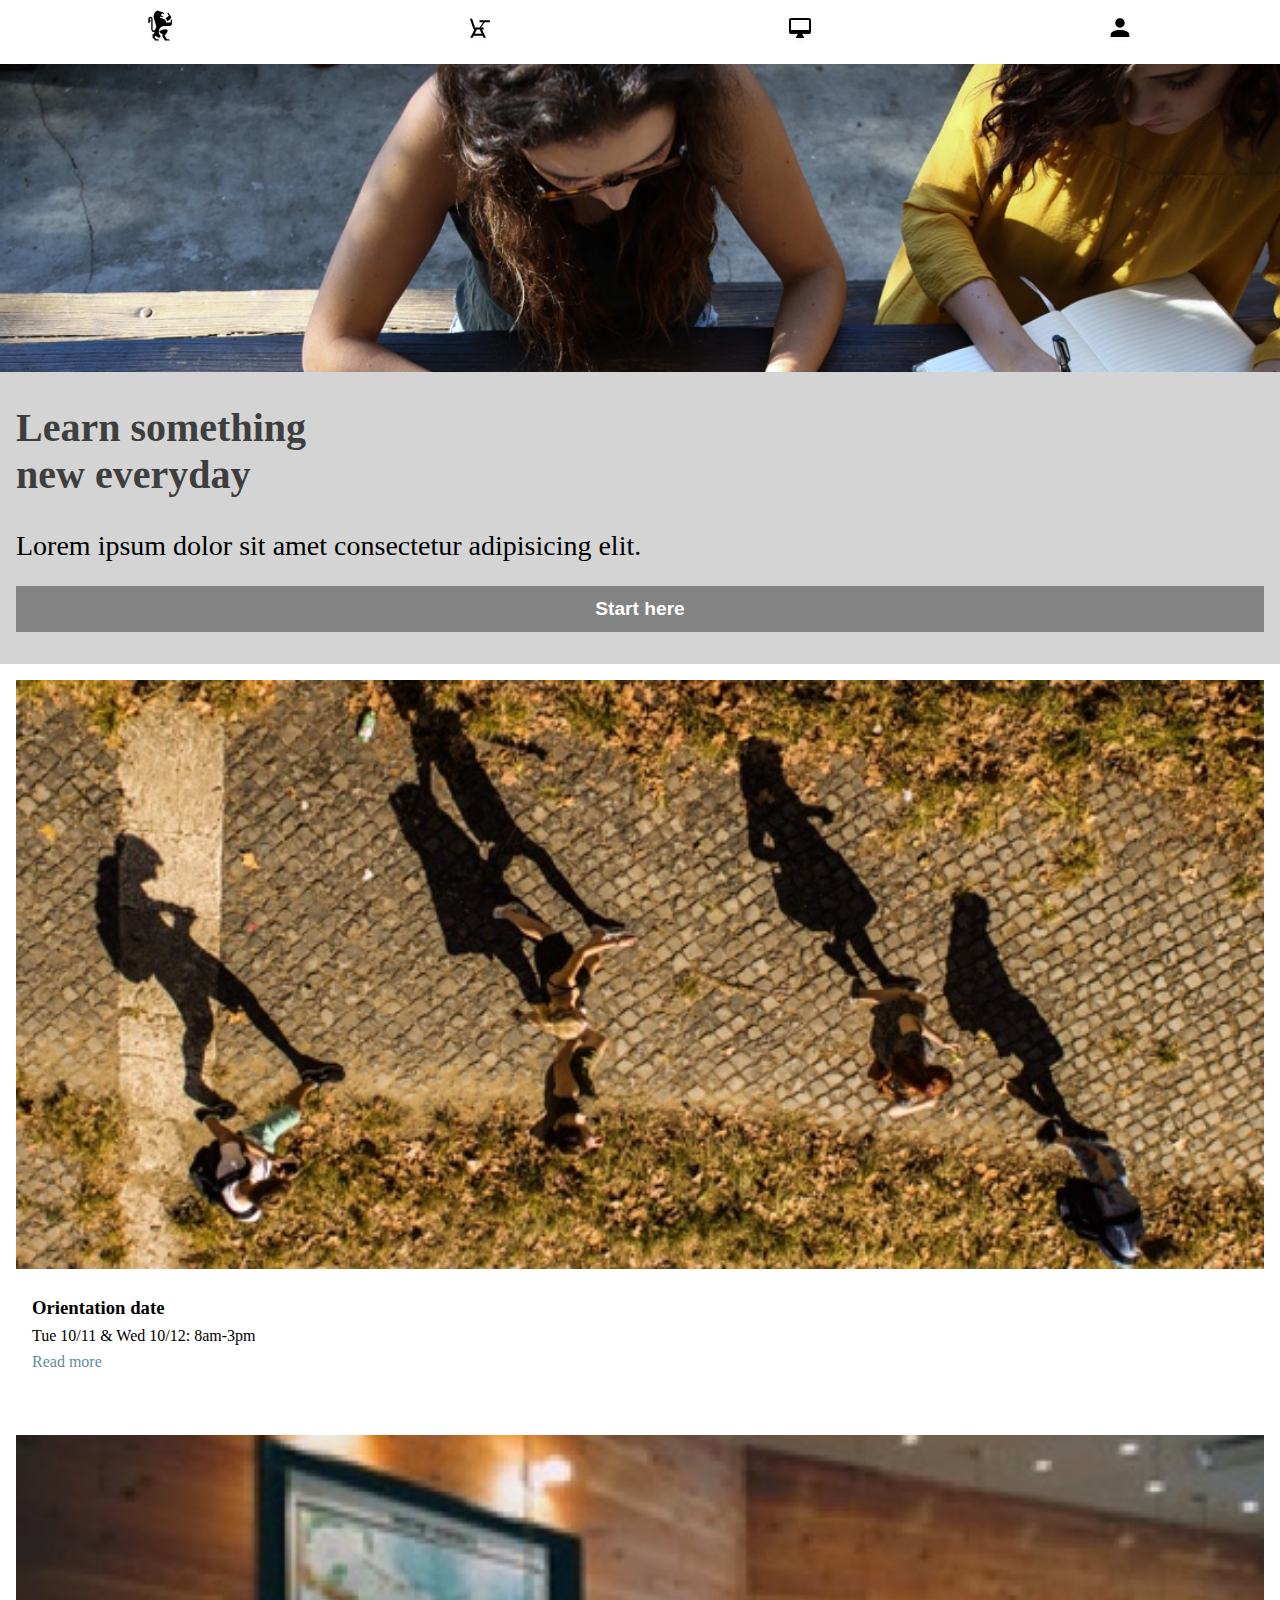
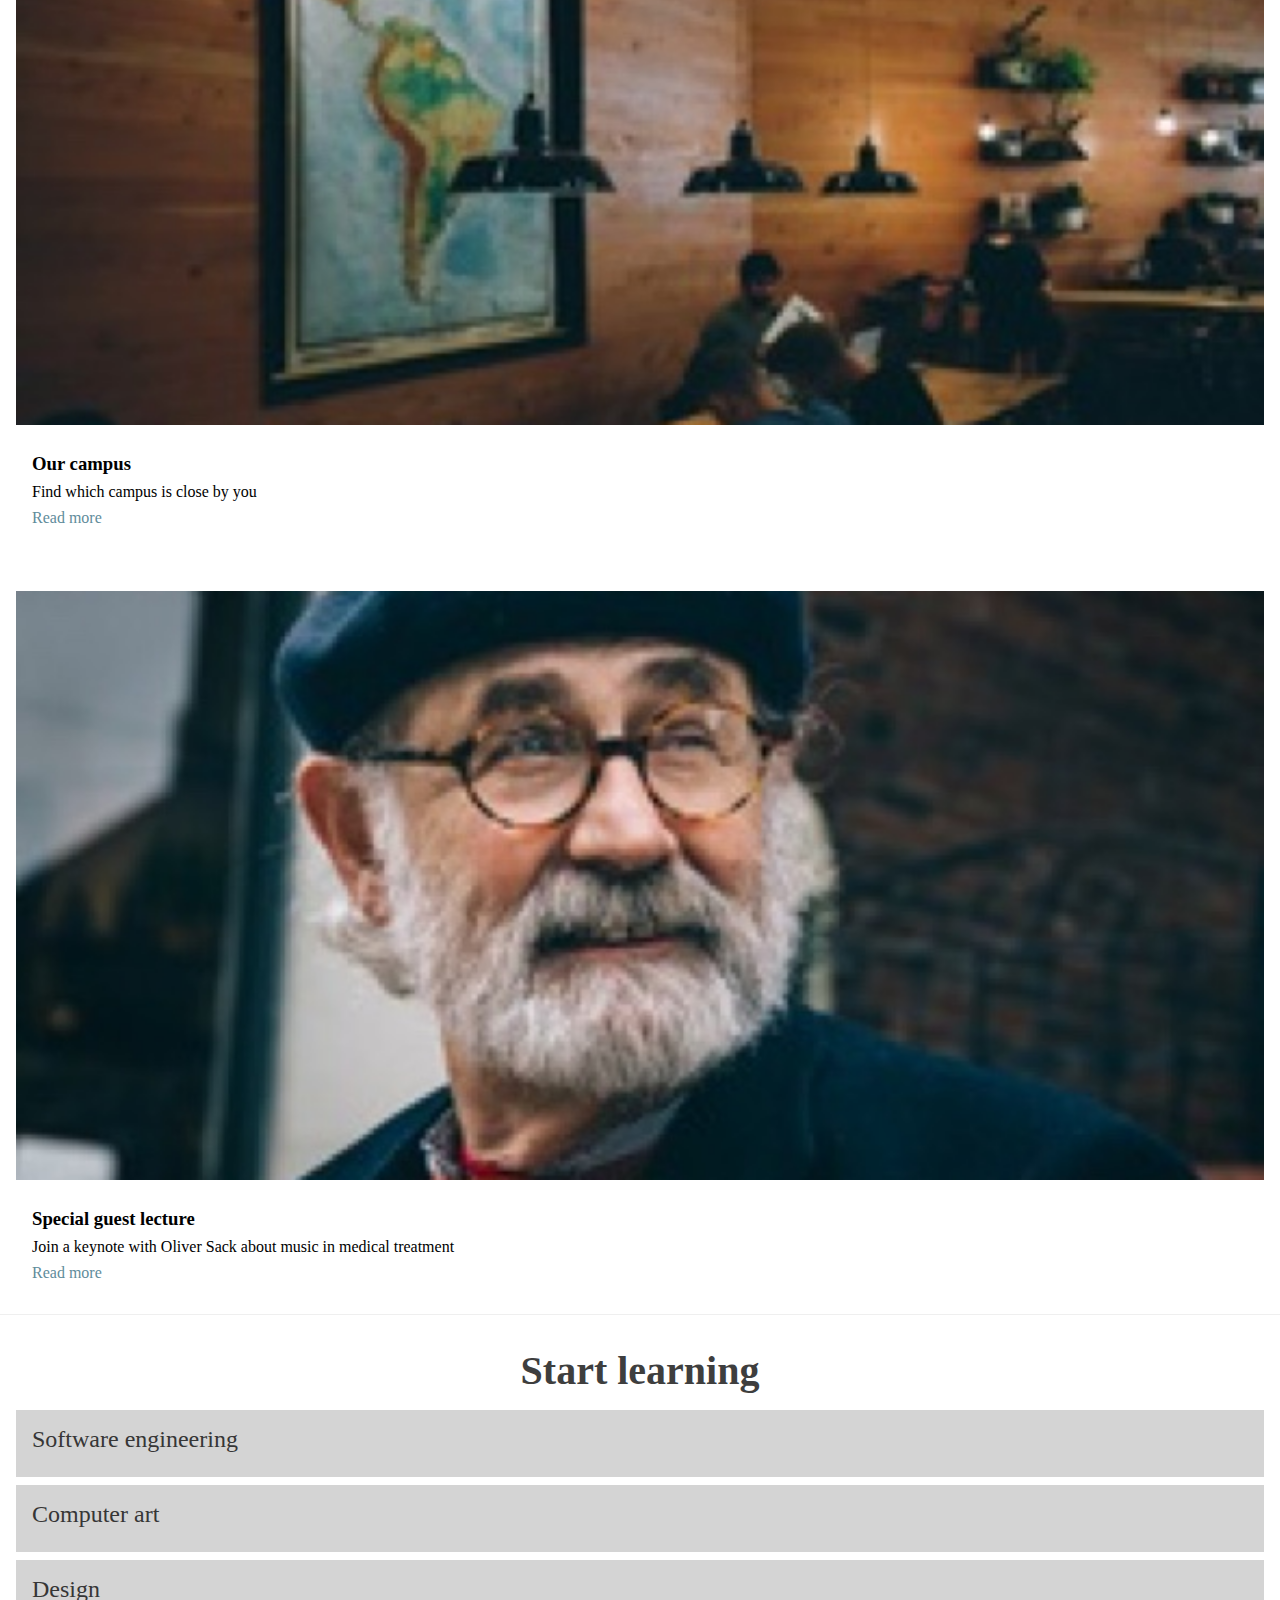
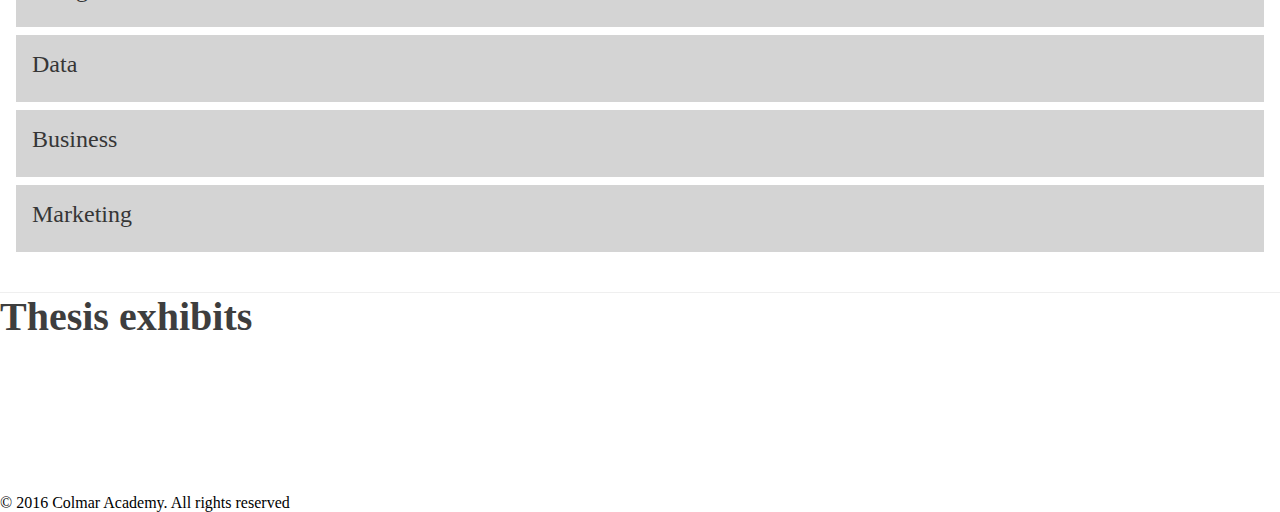
==== Colmar-Academy/index.html @ bd68df37 "information and course section style" ====
<!DOCTYPE html>
<html lang="en">

<head>
    <meta charset="UTF-8" />
    <meta name="viewport" content="width=device-width, initial-scale=1.0" />
    <title>Colmar Academy</title>
    <link rel="stylesheet" href="./css/style.css" />
</head>

<body>
    <!-- HEADER -->
    <header>
        <!-- MOBILE NAB -->
        <nav class="mobile">
            <h1>
                <a href="#"><img src="./images/ic-logo.svg" alt="Colmar's Academy" class="logo"></a>
            </h1>
            <ul>
                <li>
                    <a href="#"><img src="./images/ic-on-campus.svg" alt=""></a>
                </li>
                <li>
                    <a href="#"><img src="./images/ic-online.svg" alt=""></a>
                </li>
                <li>
                    <a href="#"><img src="./images/ic-login.svg" alt=""></a>
                </li>
            </ul>
        </nav>
        <!-- DESKTOP NAV -->
        <nav class="desktop">
            <h1><span class="bold">COLMAR</span>ACADEMY</h1>
            <ul>
                <li>
                    <a href="#"></a>On campus</li>
                <li>
                    <a href="#"></a>Online</li>
                <li>
                    <a href="#"></a>or companies</li>
                <li>
                    <a href="#"></a>Sign in</li>
            </ul>
        </nav>
    </header>
    <!-- END HEADER -->
    <!-- HERO -->
    <section class="hero-container">
        <div class="hero-img">
            <img src="./images/banner.jpg" alt="Girls studying">
        </div>
        <div class="hero-info">
            <h2>Learn something <br />new everyday</h2>
            <p class="large-text">Lorem ipsum dolor sit amet consectetur adipisicing elit.
            </p>
            <button>Start here</button>
        </div>
    </section>
    <!-- END HERO -->
    <!-- INFORMATION SECTION -->
    <section class="information-container">
        <!-- Section 1 -->
        <div class="section">
            <img src="./images/information-orientation-mobile.jpg" class="mobile" alt="">
            <img src="./images/information-orientation-mobile.jpg" class="desktop" alt="">
            <div class="section-text">
                <h3>Orientation date</h3>
                <p>Tue 10/11 &amp; Wed 10/12: 8am-3pm</p>
                <a href="#">Read more</a>
            </div>
        </div>
        <!-- Section 2 -->
        <div class="section">
            <img src="./images/information-campus-mobile.jpg" class="mobile" alt="">
            <img src="./images/information-campus.jpg" class="desktop" alt="">
            <div class="section-text">
                <h3>Our campus</h3>
                <p>Find which campus is close by you</p>
                <a href="#">Read more</a>
            </div>
        </div>
        <!-- Section 3 -->
        <div class="section">
            <img src="./images/information-guest-lecture-mobile.jpg" class="mobile" alt="">
            <img src="./images/information-guest-lecture.jpg" class="desktop" alt="">
            <div class="section-text">
                <h3>Special guest lecture</h3>
                <p>Join a keynote with Oliver Sack about music in medical treatment</p>
                <a href="#">Read more</a>
            </div>
        </div>
    </section>
    <!-- END INFORMATION SECTION -->
    <!-- COURSES SECTION -->
    <section class="courses-container">
        <h2>Start learning</h2>
        <a href="">
            <div class="course-section">Software engineering</div>
        </a>
        <a href="#">
            <div class="course-section">Computer art</div>
        </a>
        <a href="#">
            <div class="course-section">Design</div>
        </a>
        <a href="#">
            <div class="course-section">Data</div>
        </a>
        <a href="#">
            <div class="course-section">Business</div>
        </a>
        <a href="#">
            <div class="course-section">Marketing</div>
        </a>
    </section>
    <!-- END COURSES SECTION -->
    <!-- THESIS SECTION -->
    <section class="thesis-container">
        <h2>Thesis exhibits</h2>
        <video>
        <source src="./videos/thesis.mp4" type="video/mp4">
      </video>
    </section>
    <!-- END THESIS SECTION -->
    <!-- FOOTER -->
    <footer>
        <p>&copy; 2016 Colmar Academy. All rights reserved</p>
    </footer>
    <!-- END FOOTER -->
</body>

</html>
---- Colmar-Academy/css/style.css ----
html {
    font-size: 16px;
}

li,
button,
p {
    font-size: 1rem;
}

.desktop {
    display: none;
}

video {
    width: 350px;
}

* {
    padding: 0;
    margin: 0;
    box-sizing: border-box;
}

h2 {
    color: #3e3e3e;
    font-size: 2.5rem;
    font-weight: 700;
}


/* HEADER AND NAVIGATION BAR MOBILE*/

nav {
    display: flex;
    min-height: 64px;
    align-items: center;
}

nav ul {
    list-style-type: none;
    display: flex;
    flex: 1 1 75%;
    justify-content: space-around;
}

nav h1 {
    flex: 1 1 25%;
    text-align: center;
}

nav .logo {
    height: 2.5rem;
}

nav img {
    height: 1.75rem;
}


/* MEDIA QUERY */


/* HERO SECTION */

.hero-container {
    display: flex;
    height: 600px;
    flex-direction: column;
    background: #d4d4d4;
    margin-bottom: 16px;
}

.hero-img {
    height: 350px;
    overflow: hidden;
}

.hero-img img {
    width: 100%;
    position: relative;
    top: -20px;
}

.hero-info {
    margin: 2rem 1rem;
}

.hero-info h2 {
    margin-bottom: 2rem;
}

.hero-info p {
    margin-bottom: 1.5rem;
}

.hero-info button {
    border: none;
    padding: 0.75rem 0;
    margin: 0 auto;
    width: 100%;
    font-size: 1.2rem;
    color: white;
    font-weight: 700;
    background-color: #838383;
    cursor: pointer;
    /* transition: background 0.5s; */
}

.large-text {
    font-size: 1.75rem;
}


/* MEDIA QUERY */


/* INFORMATION SECTION */

.information-container {
    display: flex;
    flex-direction: column;
    margin: 0px 16px;
}

.information-container img {
    width: 100%;
}

.section-text {
    padding: 24px 16px 64px;
}

.section-text h3,
.section-text p {
    padding-bottom: 8px;
}

.section-text a {
    text-decoration: none;
    color: rgb(95, 140, 155);
}


/* MEDIA QUERY */


/* COURSES SECTION */

.courses-container {
    margin-top: -32px;
    border-top: 1px solid rgba(100, 100, 100, 0.1);
    border-bottom: 1px solid rgba(100, 100, 100, 0.1);
    padding-top: 32px;
    text-align: center;
    display: flex;
    flex-direction: column;
    padding: 32px 16px 32px;
}

.courses-container h2 {
    margin-bottom: 16px;
}

.courses-container a {
    text-decoration: none;
}

.courses-container .course-section {
    padding: 16px 16px 24px;
    background: #d4d4d4;
    margin-bottom: 8px;
}

.course-section {
    text-align: left;
    color: #363636;
    font-size: 24px;
}


/* MEDIA QUERY */
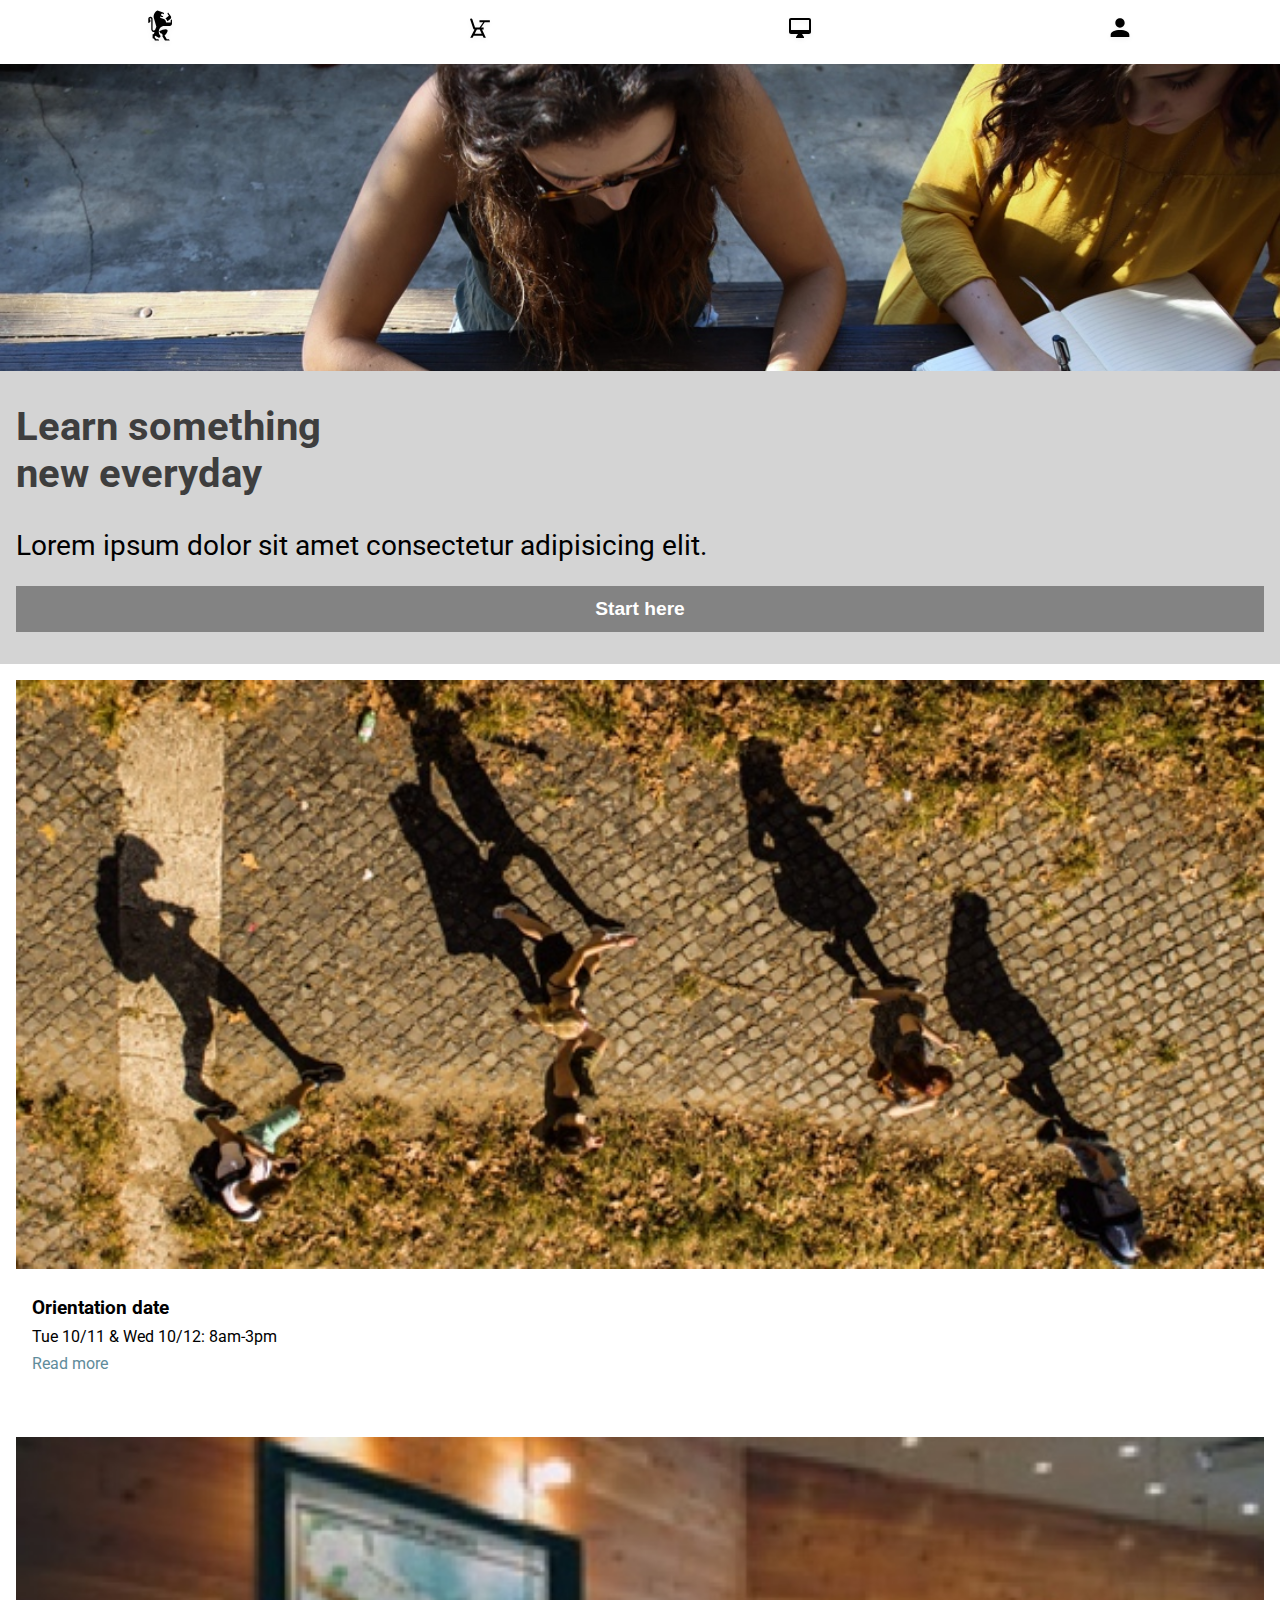
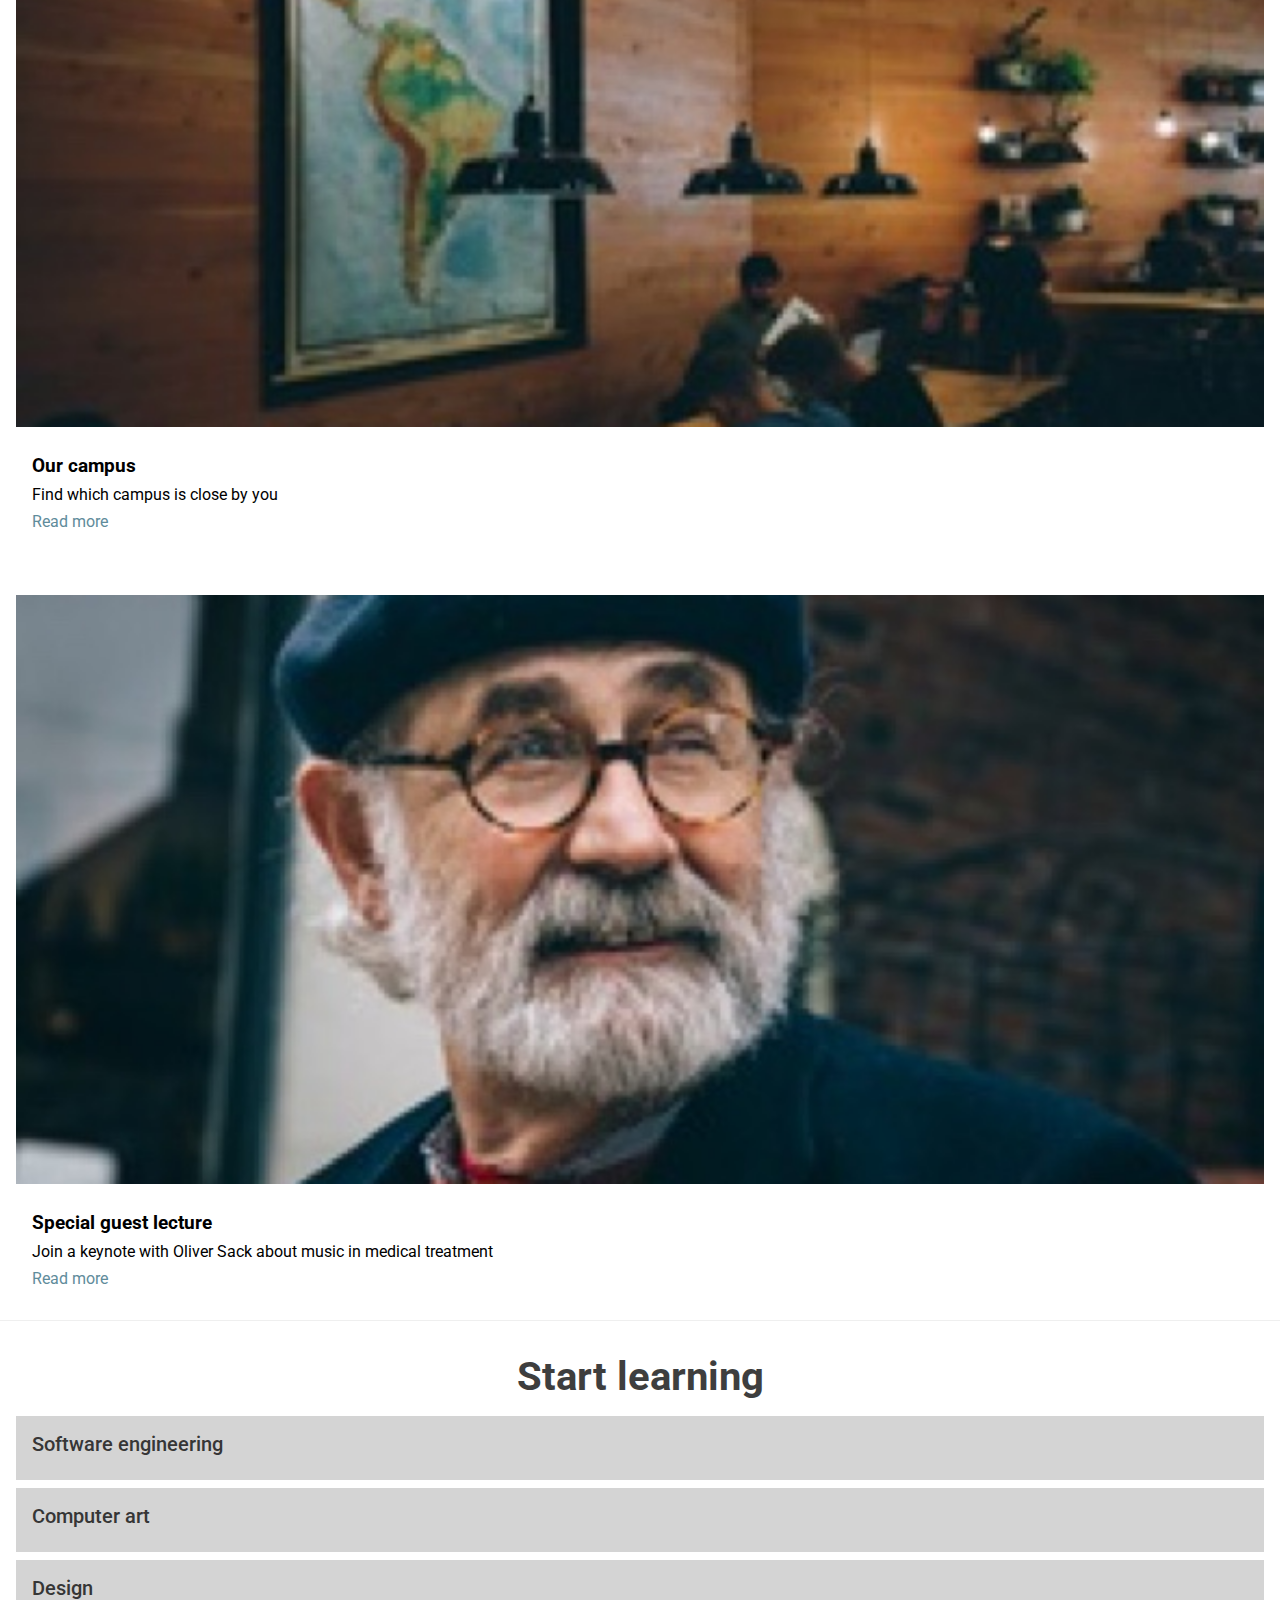
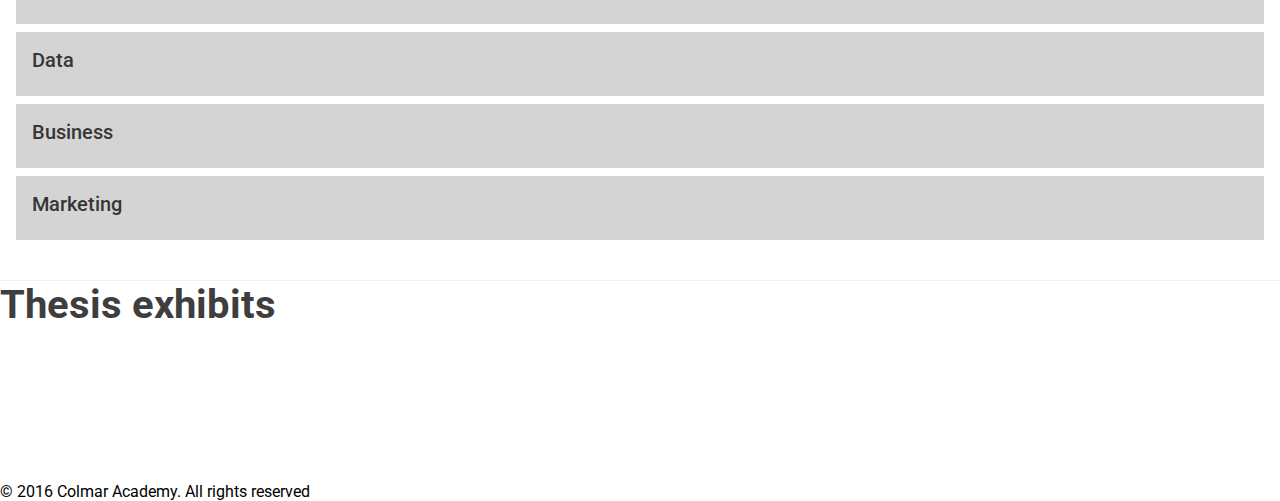
==== commit a437004c: "add font family" ====
--- a/Colmar-Academy/index.html
+++ b/Colmar-Academy/index.html
@@ -5,6 +5,7 @@
     <meta charset="UTF-8" />
     <meta name="viewport" content="width=device-width, initial-scale=1.0" />
     <title>Colmar Academy</title>
+    <link href="https://fonts.googleapis.com/css2?family=Roboto:wght@100;400;700;900&display=swap" rel="stylesheet">
     <link rel="stylesheet" href="./css/style.css" />
 </head>
 
--- a/Colmar-Academy/css/style.css
+++ b/Colmar-Academy/css/style.css
@@ -1,5 +1,6 @@
 html {
     font-size: 16px;
+    font-family: 'Roboto', sans-serif;
 }
 
 li,
@@ -175,7 +176,8 @@
 .course-section {
     text-align: left;
     color: #363636;
-    font-size: 24px;
+    font-size: 20px;
+    font-weight: 500;
 }
 
 
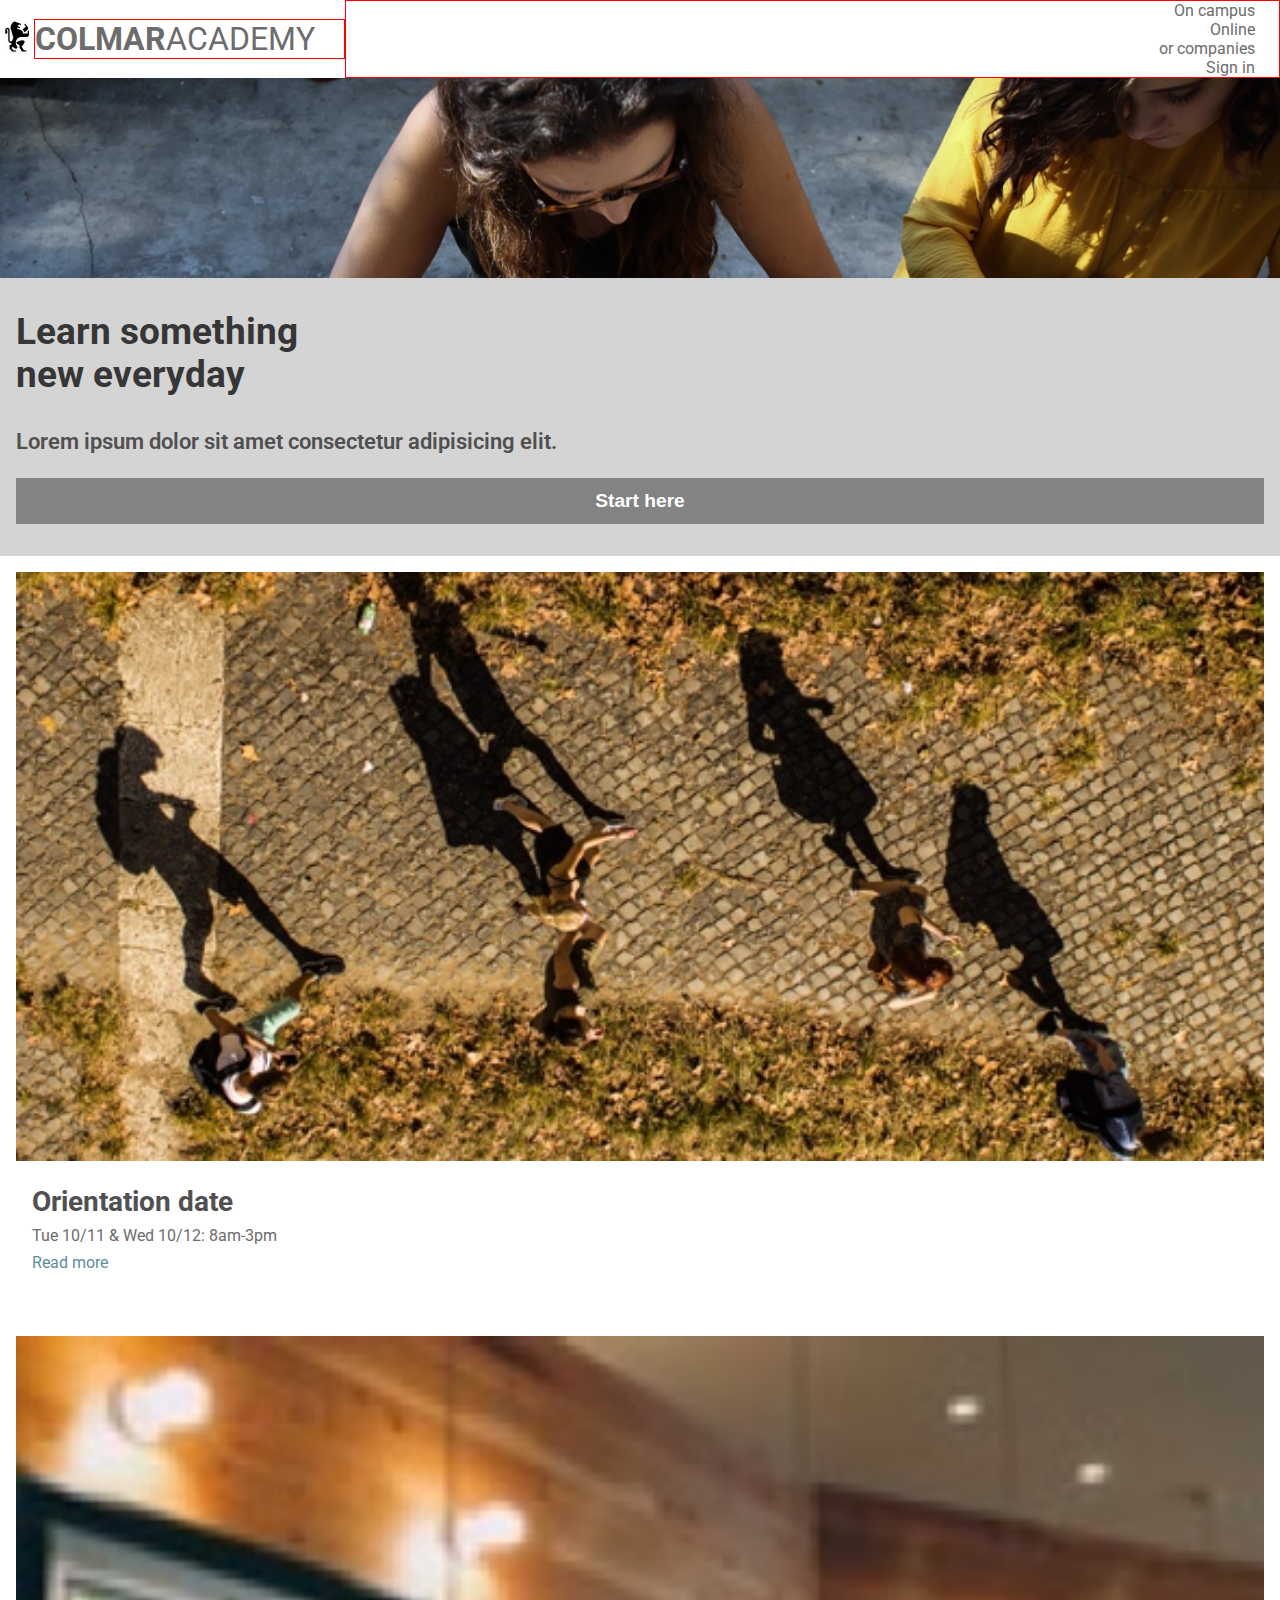
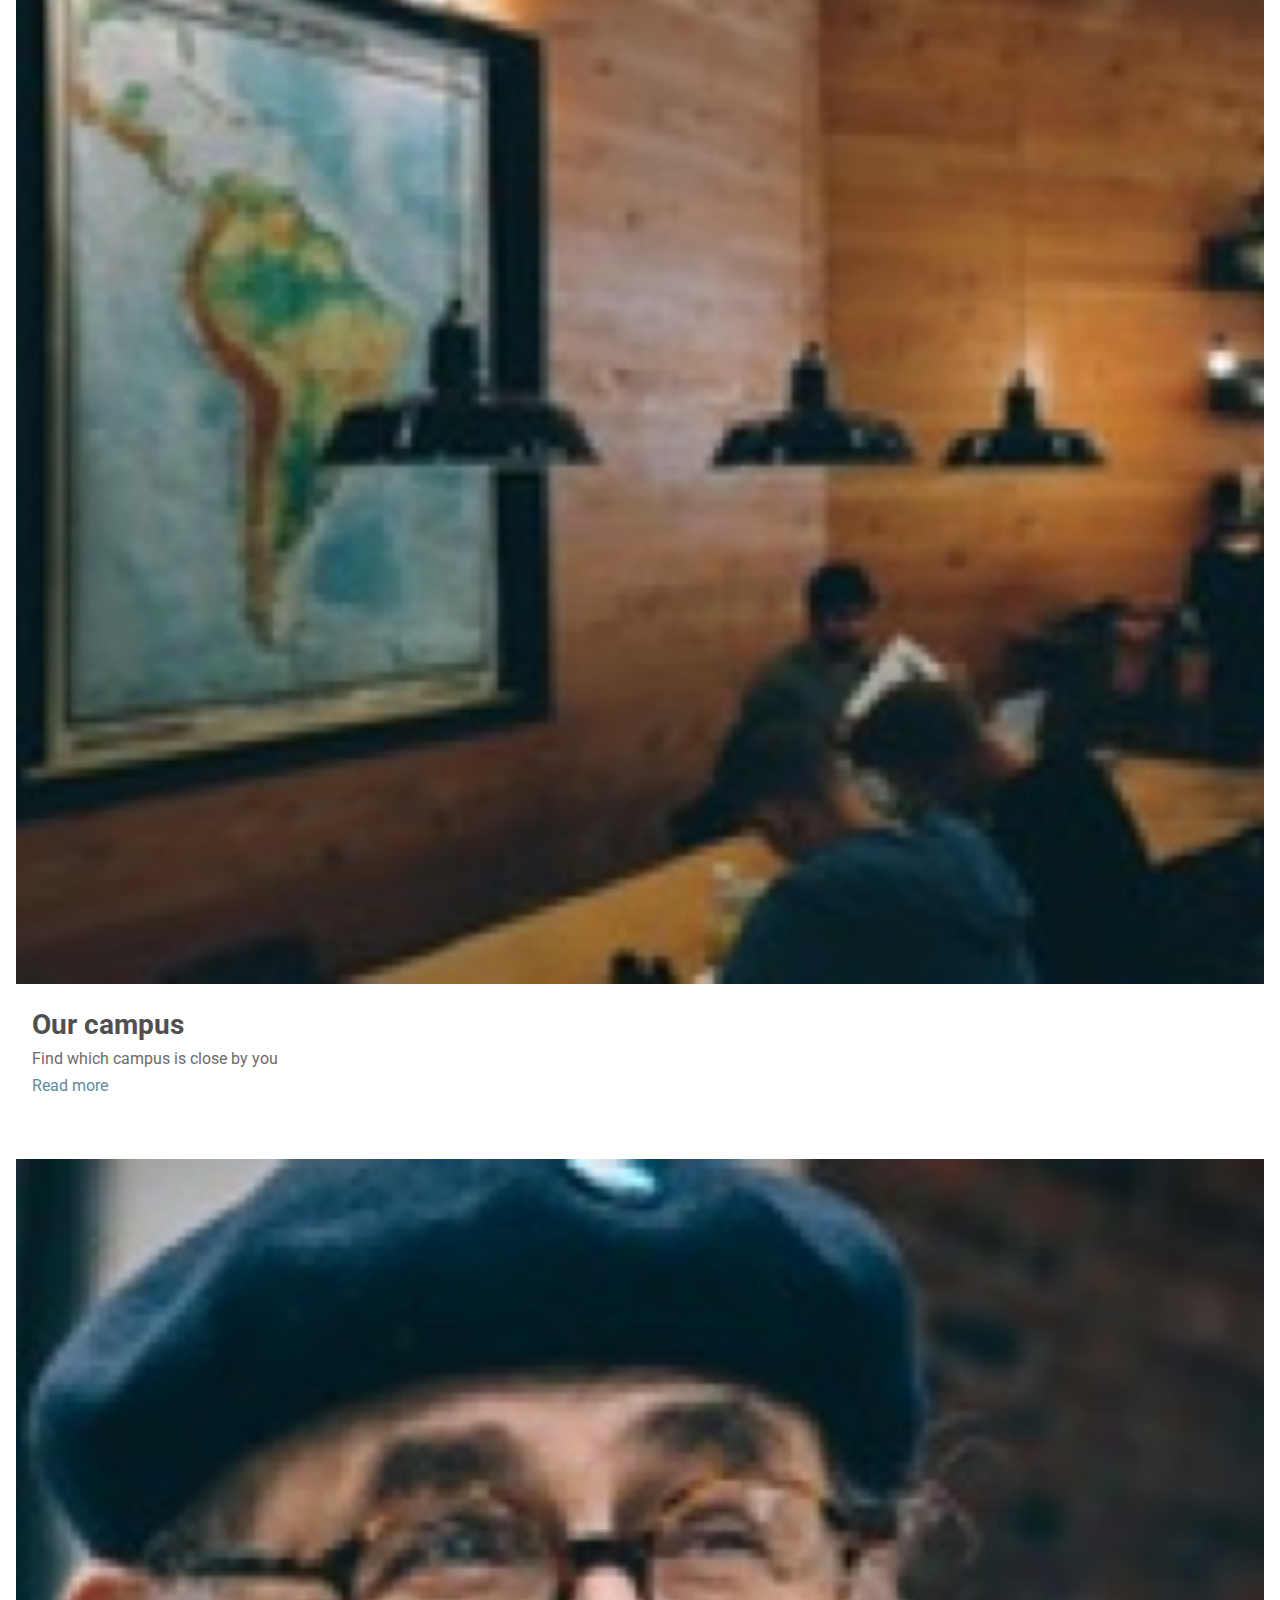
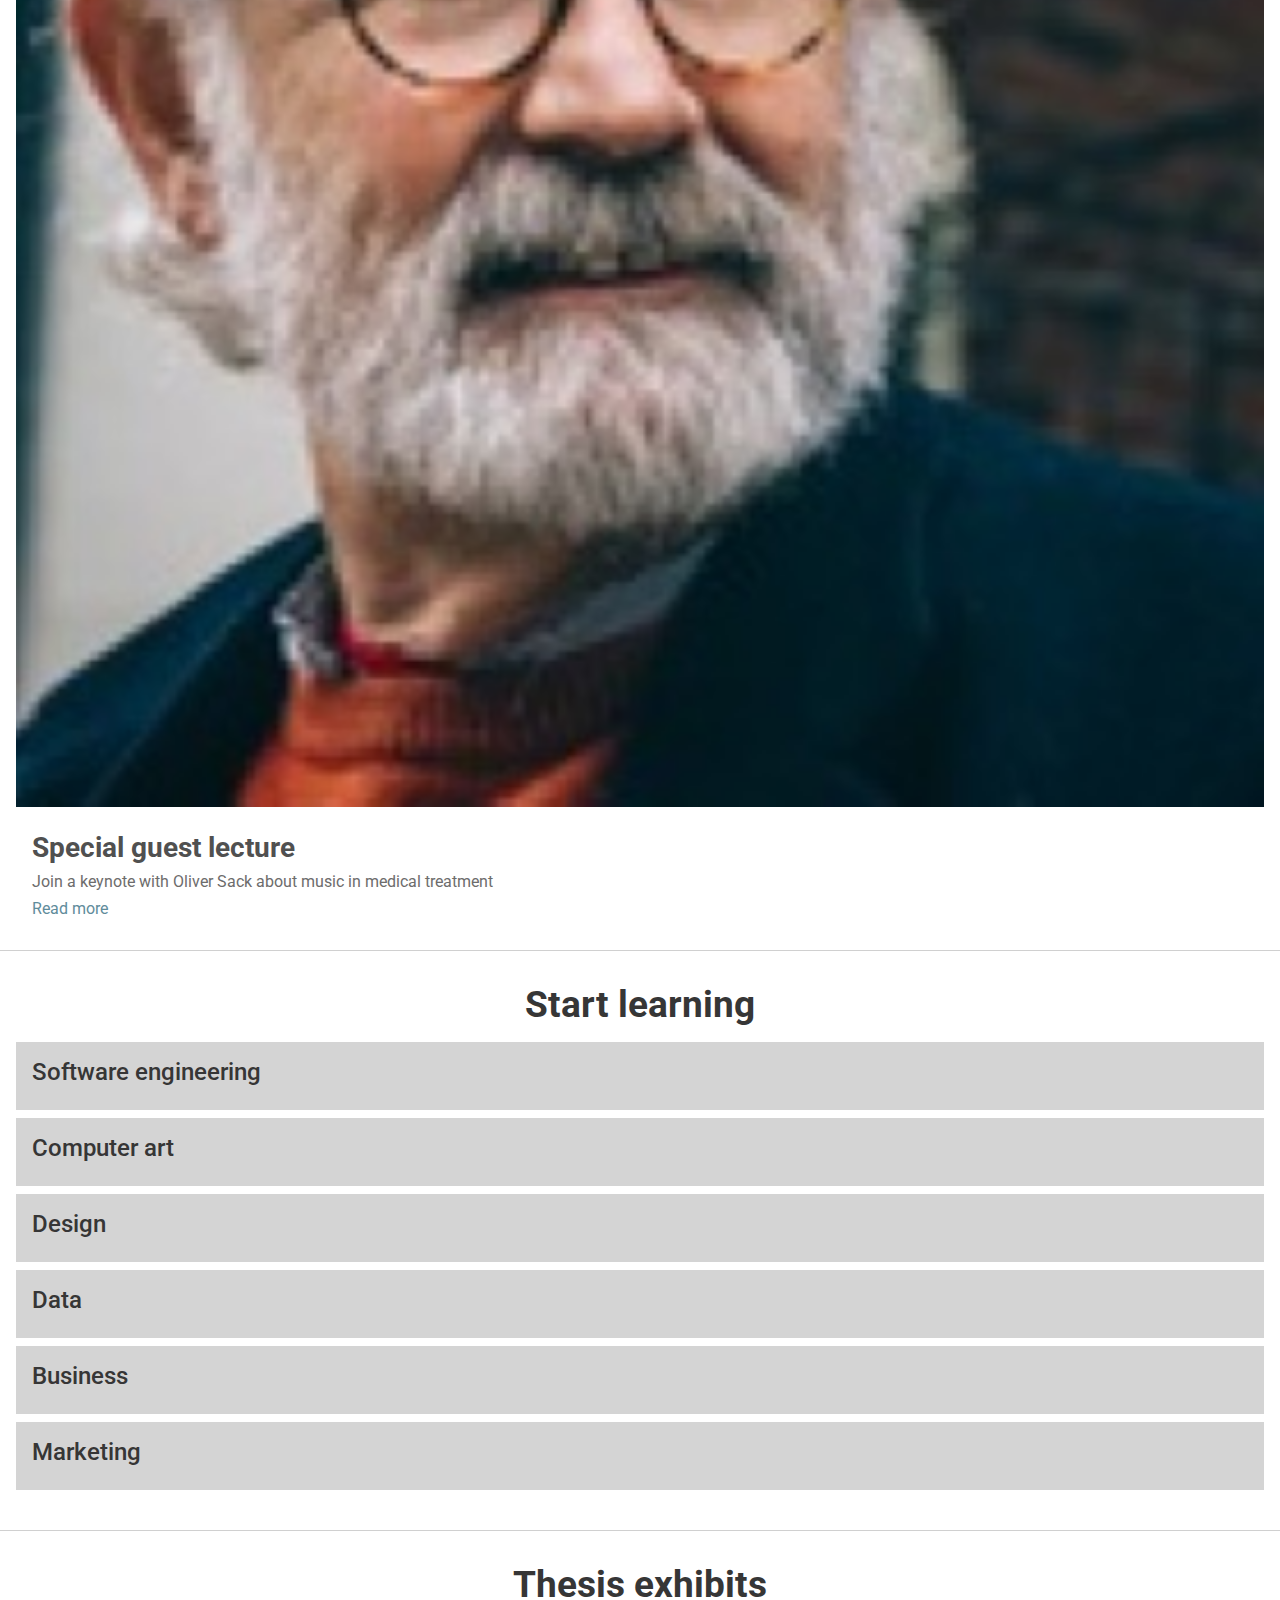
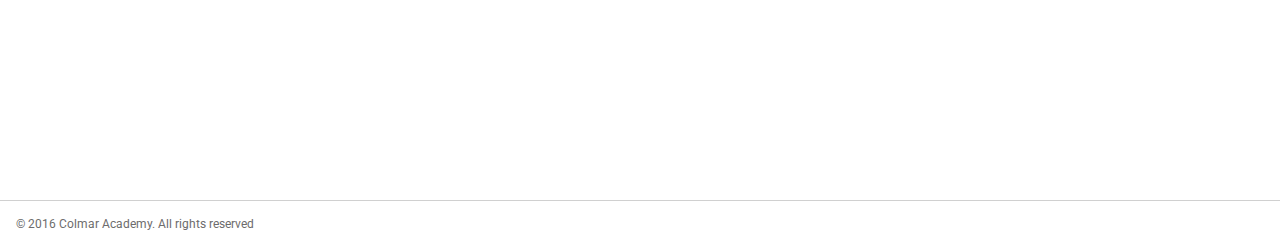
==== commit a06eb5d8: "desktop design query" ====
--- a/Colmar-Academy/index.html
+++ b/Colmar-Academy/index.html
@@ -31,7 +31,8 @@
         </nav>
         <!-- DESKTOP NAV -->
         <nav class="desktop">
-            <h1><span class="bold">COLMAR</span>ACADEMY</h1>
+            <img src="./images/ic-logo.svg" alt="Colmar's Academy" class="logo">
+            <h1><a href="#"></a>COLMAR<span class="light">ACADEMY</span></h1>
             <ul>
                 <li>
                     <a href="#"></a>On campus</li>
--- a/Colmar-Academy/css/style.css
+++ b/Colmar-Academy/css/style.css
@@ -1,6 +1,7 @@
 html {
     font-size: 16px;
     font-family: 'Roboto', sans-serif;
+    color: #6d6c6c;
 }
 
 li,
@@ -23,10 +24,19 @@
     box-sizing: border-box;
 }
 
+h2, h3 {
+    font-weight: 700;
+}
+
 h2 {
-    color: #3e3e3e;
-    font-size: 2.5rem;
-    font-weight: 700;
+    font-size: 2.3rem;
+    color: #363636;
+
+}
+
+h3 {
+    color: #505050;
+    font-size: 1.75rem;
 }
 
 
@@ -61,19 +71,47 @@
 
 /* MEDIA QUERY */
 
+@media only screen and (min-width: 1024px){
+    .mobile {
+        display: none;
+    }
+    .desktop {
+        display: flex;
+        align-items: center;
+    }
+    .desktop h1{
+        text-align: left;
+        border: 1px solid red;
+        display: inline-block;
+    }
+    .desktop  ul {
+       text-align: right;
+        border: 1px solid red;
+        display: inline;
+        padding-right: 24px;
+    }
+    .desktop:nt li {
+        display: inline;
+        padding-right:
+    }
+    .light {
+        font-weight: 400;
+    }
+  
+}
+
 
 /* HERO SECTION */
 
 .hero-container {
     display: flex;
-    height: 600px;
     flex-direction: column;
     background: #d4d4d4;
     margin-bottom: 16px;
 }
 
 .hero-img {
-    height: 350px;
+    height: 200px;
     overflow: hidden;
 }
 
@@ -109,7 +147,10 @@
 }
 
 .large-text {
-    font-size: 1.75rem;
+    font-size: 1.4rem;
+    font-weight: 600;
+    color: #505050;
+
 }
 
 
@@ -150,8 +191,8 @@
 
 .courses-container {
     margin-top: -32px;
-    border-top: 1px solid rgba(100, 100, 100, 0.1);
-    border-bottom: 1px solid rgba(100, 100, 100, 0.1);
+    border-top: 1px solid rgba(100, 100, 100, 0.3);
+    border-bottom: 1px solid rgba(100, 100, 100, 0.3);
     padding-top: 32px;
     text-align: center;
     display: flex;
@@ -176,9 +217,32 @@
 .course-section {
     text-align: left;
     color: #363636;
-    font-size: 20px;
+    font-size: 24px;
     font-weight: 500;
 }
 
 
-/* MEDIA QUERY */+/* MEDIA QUERY */
+
+/* THESIS SECTION */
+
+.thesis-container {
+    padding:32px 0px 24px;
+    border-bottom: 1px solid rgba(100, 100, 100, 0.3);
+}
+
+.thesis-container h2{
+    margin-bottom: 16px;
+    text-align: center;
+}
+
+/* MEDIA QUERY */
+
+/* FOOTER */
+footer {
+    padding: 16px 16px;
+}
+
+footer p {
+    font-size: 12px;
+}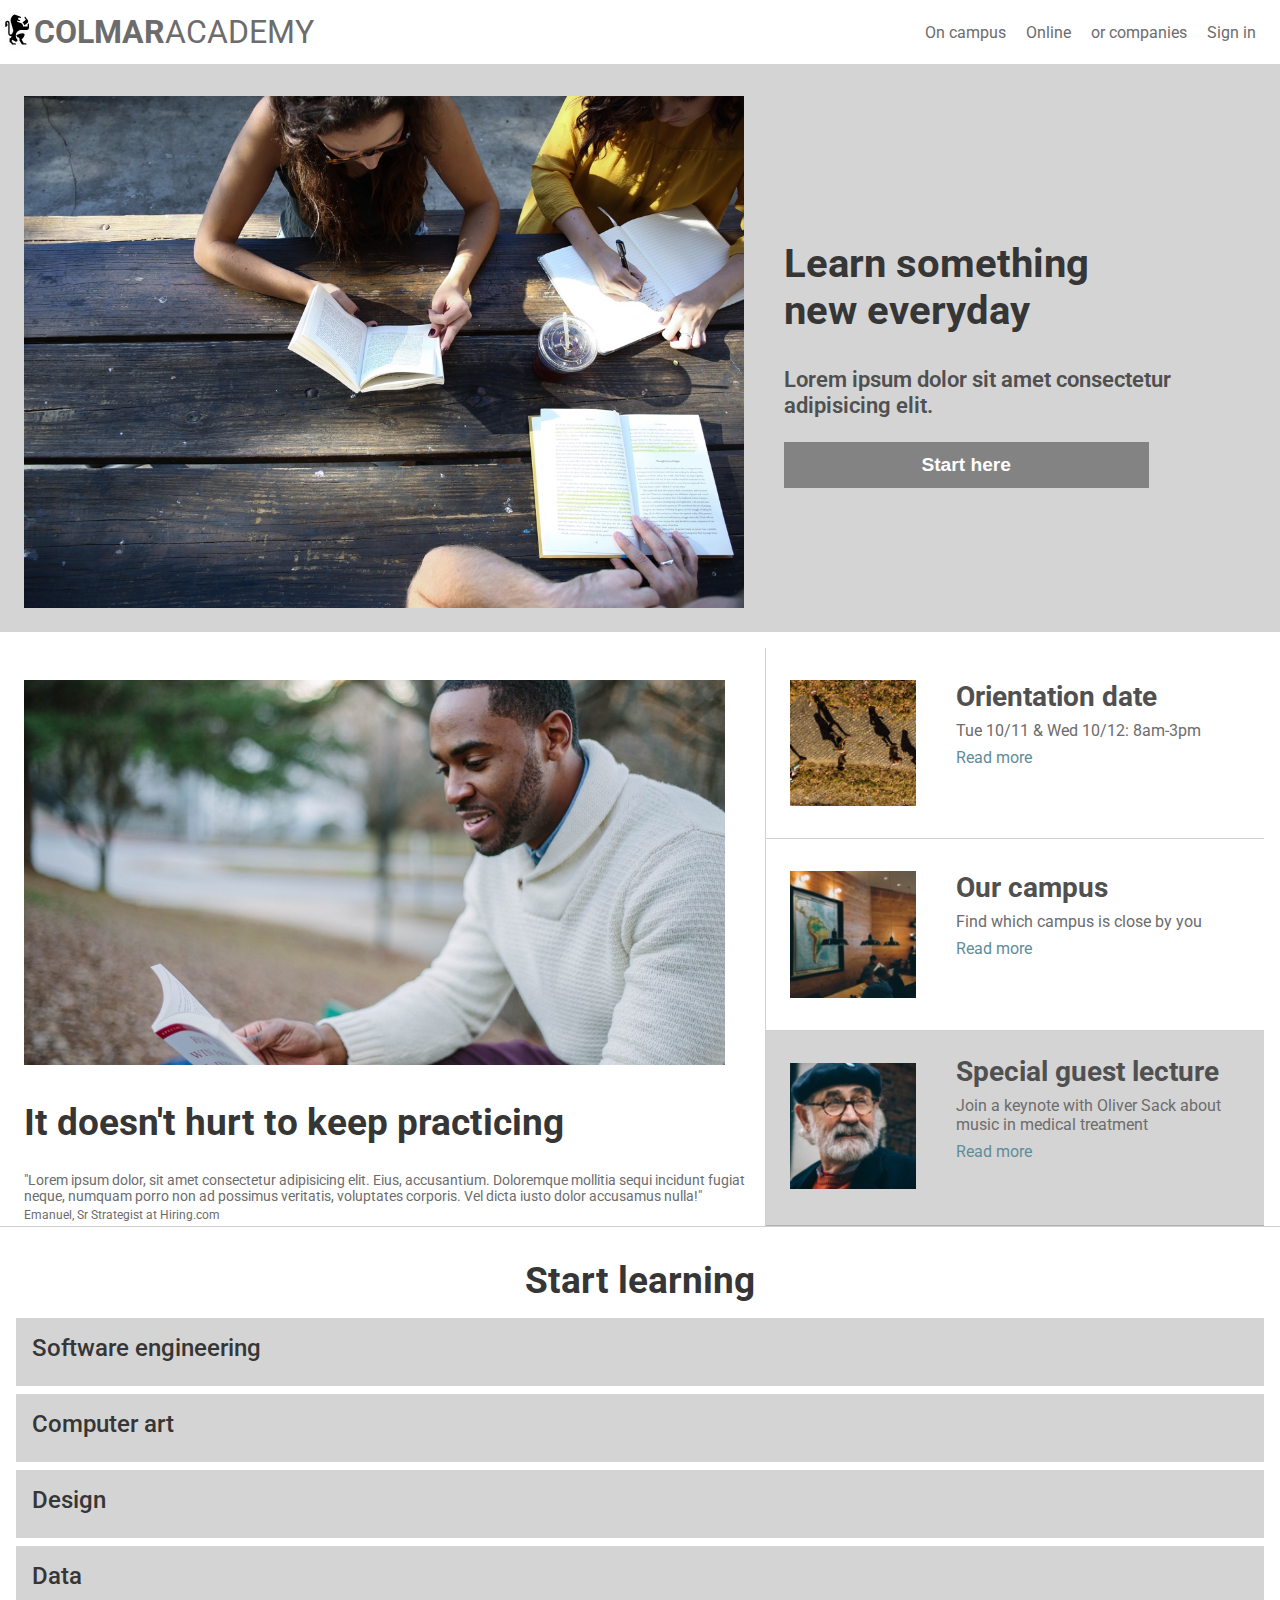
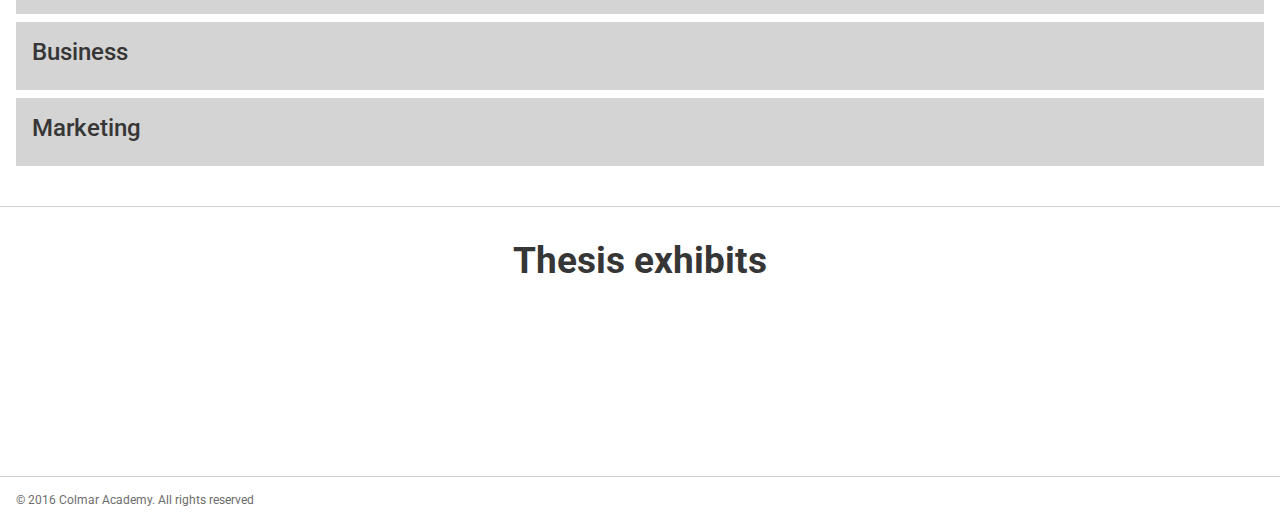
==== commit 4c803a64: "information section" ====
--- a/Colmar-Academy/index.html
+++ b/Colmar-Academy/index.html
@@ -32,7 +32,8 @@
         <!-- DESKTOP NAV -->
         <nav class="desktop">
             <img src="./images/ic-logo.svg" alt="Colmar's Academy" class="logo">
-            <h1><a href="#"></a>COLMAR<span class="light">ACADEMY</span></h1>
+            <h1>
+                <a href="#"></a>COLMAR<span class="light">ACADEMY</span></h1>
             <ul>
                 <li>
                     <a href="#"></a>On campus</li>
@@ -61,34 +62,55 @@
     <!-- END HERO -->
     <!-- INFORMATION SECTION -->
     <section class="information-container">
-        <!-- Section 1 -->
-        <div class="section">
-            <img src="./images/information-orientation-mobile.jpg" class="mobile" alt="">
-            <img src="./images/information-orientation-mobile.jpg" class="desktop" alt="">
-            <div class="section-text">
-                <h3>Orientation date</h3>
-                <p>Tue 10/11 &amp; Wed 10/12: 8am-3pm</p>
-                <a href="#">Read more</a>
+        <div class="left-section desktop">
+            <div class="img-wrapper">
+                <img src="./images/information-main.jpg" alt="">
+            </div>
+            <div class="text-wrapper">
+                <h2>It doesn't hurt to keep practicing</h2>
+                <p>
+                    "Lorem ipsum dolor, sit amet consectetur adipisicing elit. Eius, accusantium. Doloremque mollitia sequi incidunt fugiat neque, numquam porro non ad possimus veritatis, voluptates corporis. Vel dicta iusto dolor accusamus nulla!"
+                </p>
+                <p class="author">Emanuel, Sr Strategist at Hiring.com</p>
+
             </div>
         </div>
-        <!-- Section 2 -->
-        <div class="section">
-            <img src="./images/information-campus-mobile.jpg" class="mobile" alt="">
-            <img src="./images/information-campus.jpg" class="desktop" alt="">
-            <div class="section-text">
-                <h3>Our campus</h3>
-                <p>Find which campus is close by you</p>
-                <a href="#">Read more</a>
+        <div class="right-section">
+            <!-- Section 1 -->
+            <div class="section">
+                <div class="img-wrapper">
+                    <img src="./images/information-orientation-mobile.jpg" class="mobile" alt="">
+                    <img src="./images/information-orientation.jpg" class="desktop" alt="">
+                </div>
+                <div class="section-text">
+                    <h3>Orientation date</h3>
+                    <p>Tue 10/11 &amp; Wed 10/12: 8am-3pm</p>
+                    <a href="#">Read more</a>
+                </div>
             </div>
-        </div>
-        <!-- Section 3 -->
-        <div class="section">
-            <img src="./images/information-guest-lecture-mobile.jpg" class="mobile" alt="">
-            <img src="./images/information-guest-lecture.jpg" class="desktop" alt="">
-            <div class="section-text">
-                <h3>Special guest lecture</h3>
-                <p>Join a keynote with Oliver Sack about music in medical treatment</p>
-                <a href="#">Read more</a>
+            <!-- Section 2 -->
+            <div class="section">
+                <div class="img-wrapper">
+                    <img src="./images/information-campus-mobile.jpg" class="mobile" alt="">
+                    <img src="./images/information-campus.jpg" class="desktop" alt="">
+                </div>
+                <div class="section-text">
+                    <h3>Our campus</h3>
+                    <p>Find which campus is close by you</p>
+                    <a href="#">Read more</a>
+                </div>
+            </div>
+            <!-- Section 3 -->
+            <div class="section gray">
+                <div class="img-wrapper">
+                    <img src="./images/information-guest-lecture-mobile.jpg" class="mobile" alt="">
+                    <img src="./images/information-guest-lecture.jpg" class="desktop" alt="">
+                </div>
+                <div class="section-text">
+                    <h3>Special guest lecture</h3>
+                    <p>Join a keynote with Oliver Sack about music in medical treatment</p>
+                    <a href="#">Read more</a>
+                </div>
             </div>
         </div>
     </section>
--- a/Colmar-Academy/css/style.css
+++ b/Colmar-Academy/css/style.css
@@ -1,248 +1,321 @@
-html {
-    font-size: 16px;
-    font-family: 'Roboto', sans-serif;
-    color: #6d6c6c;
-}
-
-li,
-button,
-p {
-    font-size: 1rem;
-}
-
-.desktop {
-    display: none;
-}
-
-video {
-    width: 350px;
-}
-
-* {
-    padding: 0;
-    margin: 0;
-    box-sizing: border-box;
-}
-
-h2, h3 {
-    font-weight: 700;
-}
-
-h2 {
-    font-size: 2.3rem;
-    color: #363636;
-
-}
-
-h3 {
-    color: #505050;
-    font-size: 1.75rem;
-}
-
-
-/* HEADER AND NAVIGATION BAR MOBILE*/
-
-nav {
-    display: flex;
-    min-height: 64px;
-    align-items: center;
-}
-
-nav ul {
-    list-style-type: none;
-    display: flex;
-    flex: 1 1 75%;
-    justify-content: space-around;
-}
-
-nav h1 {
-    flex: 1 1 25%;
-    text-align: center;
-}
-
-nav .logo {
-    height: 2.5rem;
-}
-
-nav img {
-    height: 1.75rem;
-}
-
-
-/* MEDIA QUERY */
-
-@media only screen and (min-width: 1024px){
-    .mobile {
+    html {
+        font-size: 16px;
+        font-family: 'Roboto', sans-serif;
+        color: #6d6c6c;
+    }
+    
+    li,
+    button,
+    p {
+        font-size: 1rem;
+    }
+    
+    .desktop {
         display: none;
     }
-    .desktop {
-        display: flex;
+    
+    video {
+        width: 350px;
+    }
+    
+    * {
+        padding: 0;
+        margin: 0;
+        box-sizing: border-box;
+    }
+    
+    h2,
+    h3 {
+        font-weight: 700;
+    }
+    
+    h2 {
+        font-size: 2.3rem;
+        color: #363636;
+    }
+    
+    h3 {
+        color: #505050;
+        font-size: 1.75rem;
+    }
+    /* HEADER AND NAVIGATION BAR MOBILE*/
+    
+    nav {
+        display: flex;
+        min-height: 64px;
         align-items: center;
     }
-    .desktop h1{
+    
+    nav ul {
+        list-style-type: none;
+        display: flex;
+        flex: 1 1 75%;
+        justify-content: space-around;
+    }
+    
+    nav h1 {
+        flex: 1 1 25%;
+        text-align: center;
+    }
+    
+    nav .logo {
+        height: 2.5rem;
+    }
+    
+    nav img {
+        height: 1.75rem;
+    }
+    /* MEDIA QUERY */
+    
+    @media only screen and (min-width: 1024px) {
+        .mobile {
+            display: none;
+        }
+        .desktop {
+            display: flex;
+            align-items: center;
+        }
+        .desktop h1 {
+            text-align: left;
+            display: inline-block;
+        }
+        .desktop ul {
+            text-align: right;
+            display: inline;
+            padding-right: 24px;
+        }
+        .desktop li {
+            display: inline;
+        }
+        li:nth-child(-n+3) {
+            padding-right: 16px;
+        }
+        .light {
+            font-weight: 400;
+        }
+    }
+    /* HERO SECTION */
+    
+    .hero-container {
+        display: flex;
+        flex-direction: column;
+        background: #d4d4d4;
+        margin-bottom: 16px;
+    }
+    
+    .hero-img {
+        height: 200px;
+        overflow: hidden;
+    }
+    
+    .hero-img img {
+        width: 100%;
+        position: relative;
+        top: -20px;
+    }
+    
+    .hero-info {
+        margin: 2rem 1rem;
+    }
+    
+    .hero-info h2 {
+        margin-bottom: 2rem;
+    }
+    
+    .hero-info p {
+        margin-bottom: 1.5rem;
+    }
+    
+    .hero-info button {
+        border: none;
+        padding: 0.75rem 0;
+        margin: 0 auto;
+        width: 100%;
+        font-size: 1.2rem;
+        color: white;
+        font-weight: 700;
+        background-color: #838383;
+        cursor: pointer;
+        /* transition: background 0.5s; */
+    }
+    
+    .large-text {
+        font-size: 1.4rem;
+        font-weight: 600;
+        color: #505050;
+    }
+    /* MEDIA QUERY */
+    
+    @media only screen and (min-width: 1024px) {
+        .hero-container {
+            flex-direction: row;
+            padding: 32px 24px;
+            padding-bottom: 0;
+        }
+        .hero-img {
+            height: auto;
+            overflow: hidden;
+            flex: 1 1 60%;
+            padding: 0;
+        }
+        .hero-info {
+            flex: 1 1 40%;
+            align-self: center;
+            padding-left: 24px;
+        }
+        .hero-info h2 {
+            font-size: 2.5rem;
+        }
+        .hero-info button {
+            width: 80%;
+            transition: background 0.3s;
+        }
+        .hero-info button:hover {
+            background: #353535;
+        }
+    }
+    /* INFORMATION SECTION */
+    
+    .right-section {
+        display: flex;
+        flex-direction: column;
+        margin: 0px 16px;
+    }
+    
+    .right-section img {
+        width: 100%;
+    }
+    
+    .section-text {
+        padding: 24px 16px 64px;
+    }
+    
+    .section-text h3,
+    .section-text p {
+        padding-bottom: 8px;
+    }
+    
+    .section-text a {
+        text-decoration: none;
+        color: rgb(95, 140, 155);
+    }
+    /* MEDIA QUERY */
+    
+    @media only screen and (min-width: 1024px) {
+        .information-container {
+            display: flex;
+            flex-direction: row;
+            margin-bottom: 32px;
+        }
+        .information-container .mobile {
+            display: none;
+        }
+        .left-section {
+            display: flex;
+            flex-direction: column;
+            flex: 1 1 60%;
+        }
+        .img-wrapper {
+            padding: 32px 24px 32px;
+        }
+        .left-section img {
+            width: 100%;
+        }
+        .right-section {
+            display: flex;
+            flex-direction: column;
+            flex: 1 1 40%;
+            border-left: 1px solid rgba(100, 100, 100, 0.3);
+        }
+        .section {
+            display: flex;
+            border-bottom: 1px solid rgba(100, 100, 100, 0.3);
+        }
+        .section .img-wrapper {
+            flex: 1 1 35%;
+        }
+        .section-text {
+            align-self: center;
+            flex: 1 1 65%;
+        }
+        .gray {
+            background: #d4d4d4;
+        }
+        .text-wrapper {
+            margin-left: 24px;
+            display: flex;
+            flex-direction: column;
+            height: 100%;
+            justify-content: space-between;
+        }
+        .text-wrapper h2 {
+            margin-bottom: 24px;
+            flex: 1 1 auto;
+        }
+        .text-wrapper p {
+            font-size: 14px;
+            flex: 1 1 auto;
+        }
+        .text-wrapper .author {
+            font-size: 12px;
+        }
+    }
+    /* COURSES SECTION */
+    
+    .courses-container {
+        margin-top: -32px;
+        border-top: 1px solid rgba(100, 100, 100, 0.3);
+        border-bottom: 1px solid rgba(100, 100, 100, 0.3);
+        padding-top: 32px;
+        text-align: center;
+        display: flex;
+        flex-direction: column;
+        padding: 32px 16px 32px;
+    }
+    
+    .courses-container h2 {
+        margin-bottom: 16px;
+    }
+    
+    .courses-container a {
+        text-decoration: none;
+    }
+    
+    .courses-container .course-section {
+        padding: 16px 16px 24px;
+        background: #d4d4d4;
+        margin-bottom: 8px;
+    }
+    
+    .course-section {
         text-align: left;
-        border: 1px solid red;
-        display: inline-block;
-    }
-    .desktop  ul {
-       text-align: right;
-        border: 1px solid red;
-        display: inline;
-        padding-right: 24px;
-    }
-    .desktop:nt li {
-        display: inline;
-        padding-right:
-    }
-    .light {
-        font-weight: 400;
-    }
-  
-}
-
-
-/* HERO SECTION */
-
-.hero-container {
-    display: flex;
-    flex-direction: column;
-    background: #d4d4d4;
-    margin-bottom: 16px;
-}
-
-.hero-img {
-    height: 200px;
-    overflow: hidden;
-}
-
-.hero-img img {
-    width: 100%;
-    position: relative;
-    top: -20px;
-}
-
-.hero-info {
-    margin: 2rem 1rem;
-}
-
-.hero-info h2 {
-    margin-bottom: 2rem;
-}
-
-.hero-info p {
-    margin-bottom: 1.5rem;
-}
-
-.hero-info button {
-    border: none;
-    padding: 0.75rem 0;
-    margin: 0 auto;
-    width: 100%;
-    font-size: 1.2rem;
-    color: white;
-    font-weight: 700;
-    background-color: #838383;
-    cursor: pointer;
-    /* transition: background 0.5s; */
-}
-
-.large-text {
-    font-size: 1.4rem;
-    font-weight: 600;
-    color: #505050;
-
-}
-
-
-/* MEDIA QUERY */
-
-
-/* INFORMATION SECTION */
-
-.information-container {
-    display: flex;
-    flex-direction: column;
-    margin: 0px 16px;
-}
-
-.information-container img {
-    width: 100%;
-}
-
-.section-text {
-    padding: 24px 16px 64px;
-}
-
-.section-text h3,
-.section-text p {
-    padding-bottom: 8px;
-}
-
-.section-text a {
-    text-decoration: none;
-    color: rgb(95, 140, 155);
-}
-
-
-/* MEDIA QUERY */
-
-
-/* COURSES SECTION */
-
-.courses-container {
-    margin-top: -32px;
-    border-top: 1px solid rgba(100, 100, 100, 0.3);
-    border-bottom: 1px solid rgba(100, 100, 100, 0.3);
-    padding-top: 32px;
-    text-align: center;
-    display: flex;
-    flex-direction: column;
-    padding: 32px 16px 32px;
-}
-
-.courses-container h2 {
-    margin-bottom: 16px;
-}
-
-.courses-container a {
-    text-decoration: none;
-}
-
-.courses-container .course-section {
-    padding: 16px 16px 24px;
-    background: #d4d4d4;
-    margin-bottom: 8px;
-}
-
-.course-section {
-    text-align: left;
-    color: #363636;
-    font-size: 24px;
-    font-weight: 500;
-}
-
-
-/* MEDIA QUERY */
-
-/* THESIS SECTION */
-
-.thesis-container {
-    padding:32px 0px 24px;
-    border-bottom: 1px solid rgba(100, 100, 100, 0.3);
-}
-
-.thesis-container h2{
-    margin-bottom: 16px;
-    text-align: center;
-}
-
-/* MEDIA QUERY */
-
-/* FOOTER */
-footer {
-    padding: 16px 16px;
-}
-
-footer p {
-    font-size: 12px;
-}+        color: #363636;
+        font-size: 24px;
+        font-weight: 500;
+    }
+    /* MEDIA QUERY */
+    /* THESIS SECTION */
+    
+    .thesis-container {
+        padding: 32px 0px 24px;
+        border-bottom: 1px solid rgba(100, 100, 100, 0.3);
+    }
+    
+    .thesis-container h2 {
+        margin-bottom: 16px;
+        text-align: center;
+    }
+    
+    .thesis-container video {
+        width: 100%;
+    }
+    /* MEDIA QUERY */
+    /* FOOTER */
+    
+    footer {
+        padding: 16px 16px;
+    }
+    
+    footer p {
+        font-size: 12px;
+    }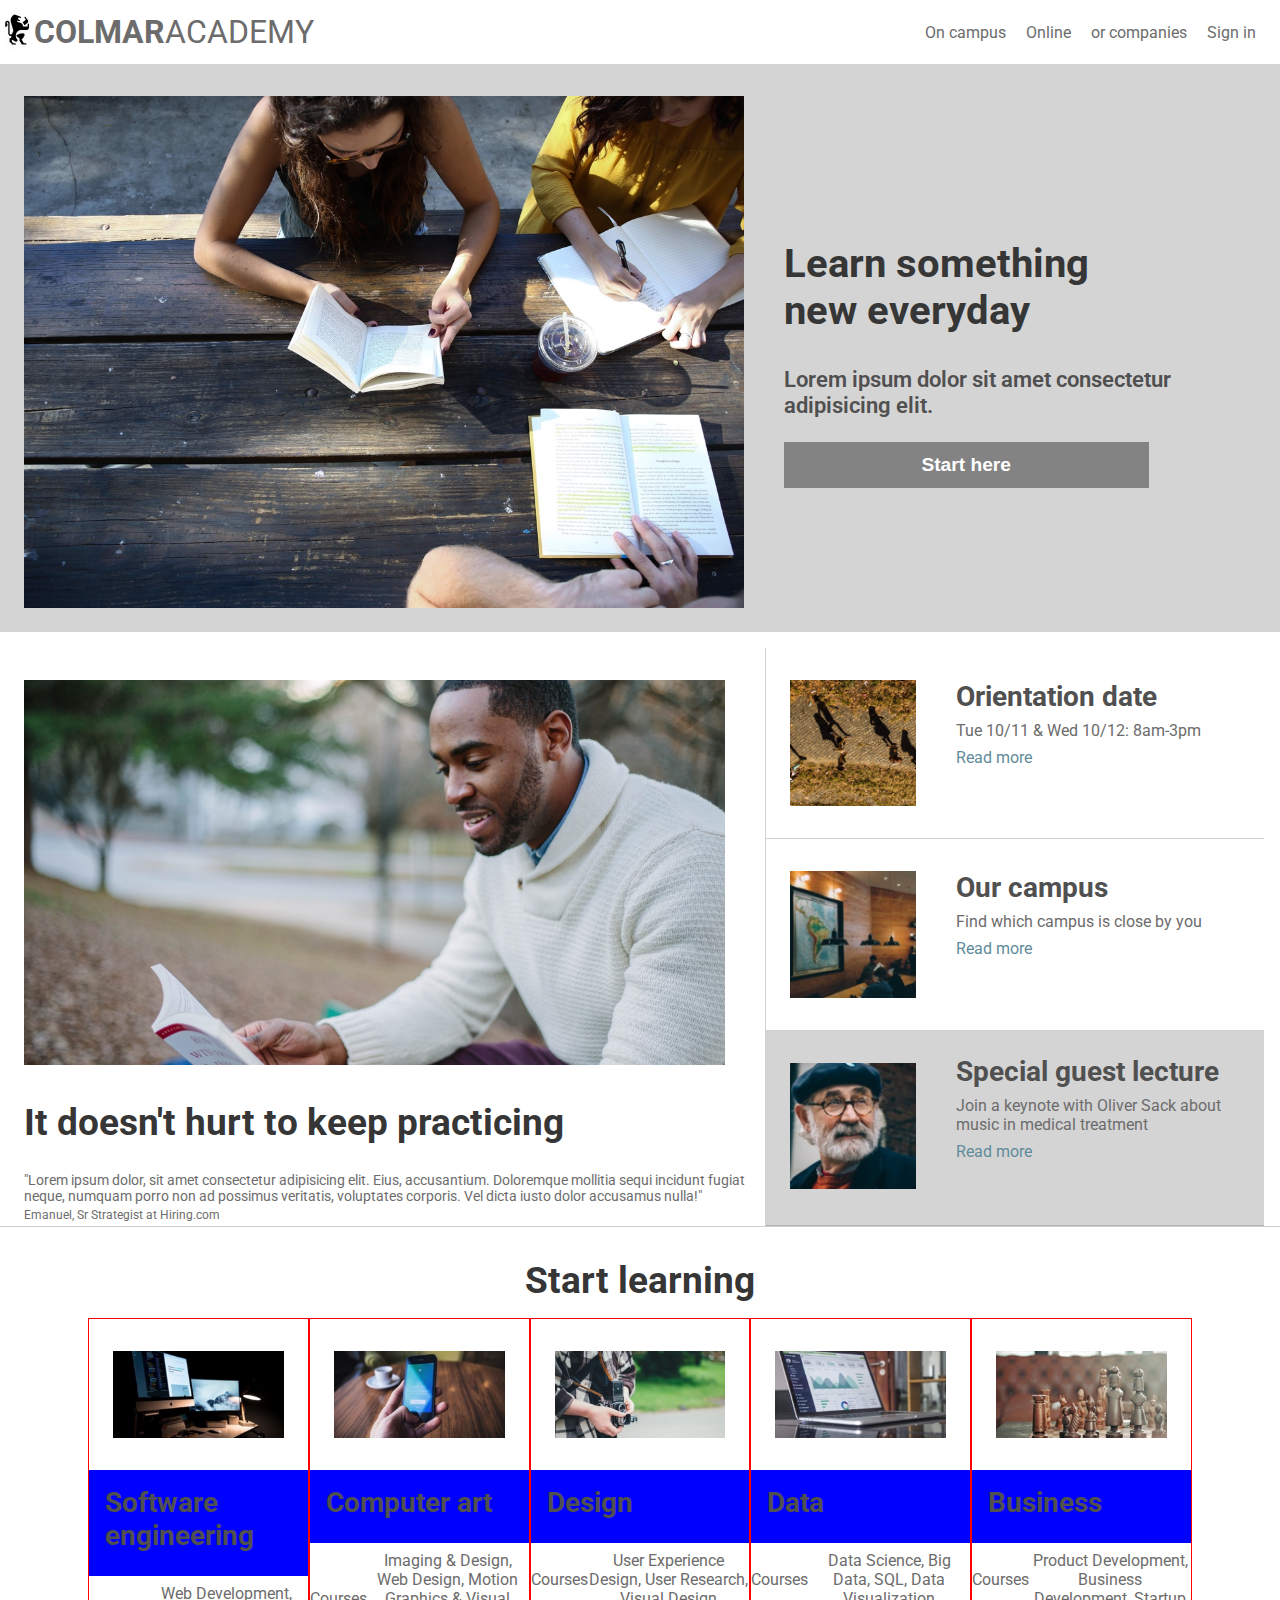
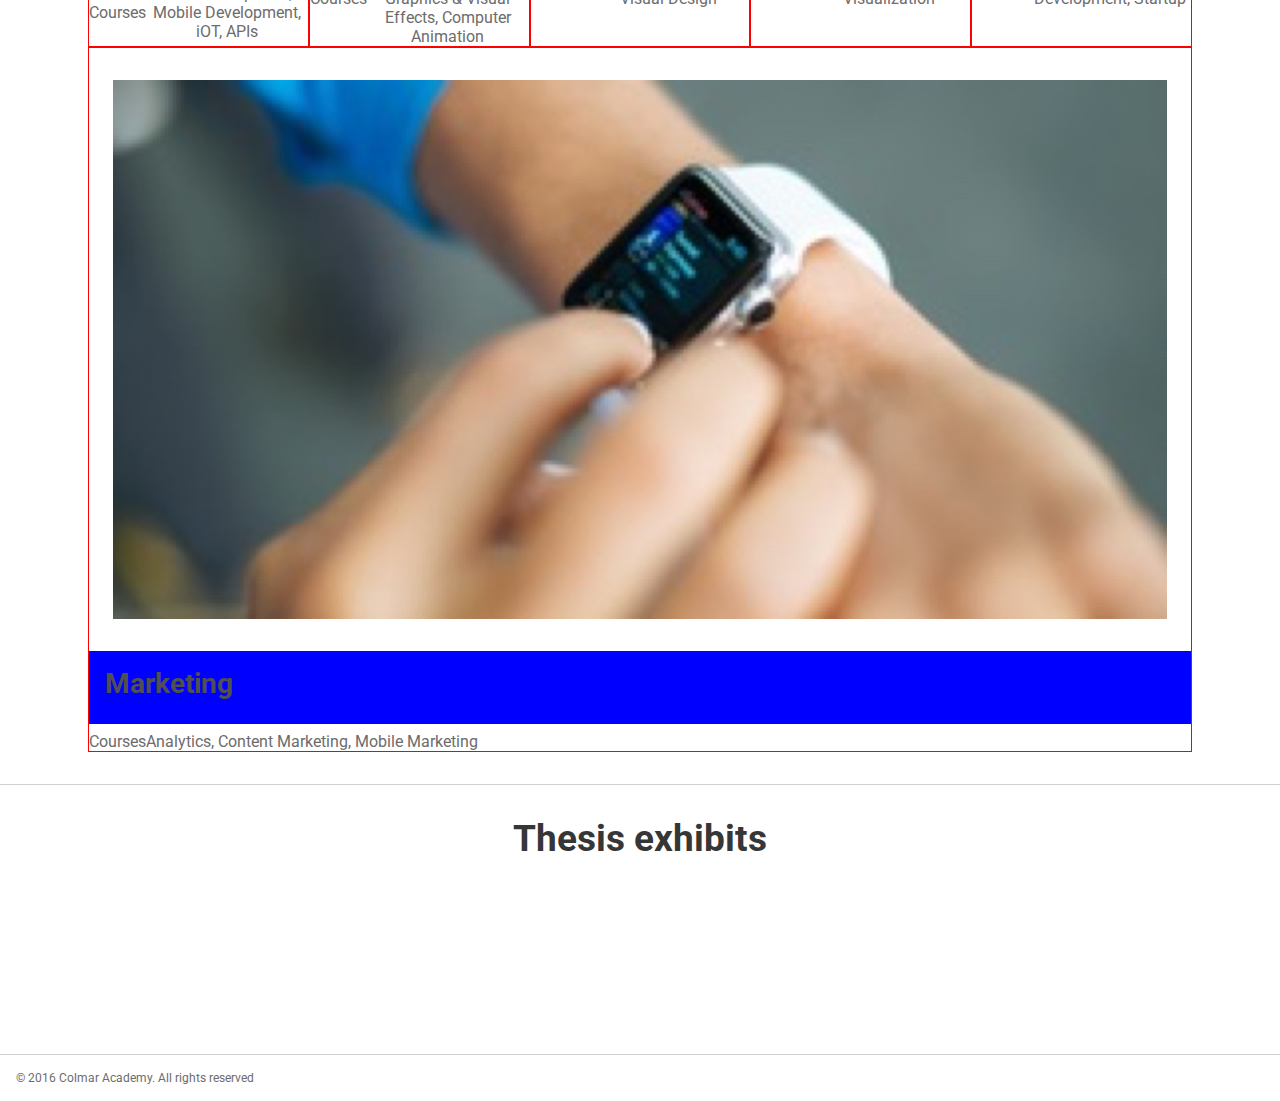
==== commit dcb68bab: "courses" ====
--- a/Colmar-Academy/index.html
+++ b/Colmar-Academy/index.html
@@ -118,24 +118,89 @@
     <!-- COURSES SECTION -->
     <section class="courses-container">
         <h2>Start learning</h2>
-        <a href="">
-            <div class="course-section">Software engineering</div>
-        </a>
-        <a href="#">
-            <div class="course-section">Computer art</div>
-        </a>
-        <a href="#">
-            <div class="course-section">Design</div>
-        </a>
-        <a href="#">
-            <div class="course-section">Data</div>
-        </a>
-        <a href="#">
-            <div class="course-section">Business</div>
-        </a>
-        <a href="#">
-            <div class="course-section">Marketing</div>
-        </a>
+        <div class="courses-wrapper">
+            <div class="course-wrapper">
+                <a href="#">
+                    <div class="img-wrapper desktop"><img src="./images/course-software.jpg" alt=""></div>
+                    <div class="course-section">
+                        <h3>Software engineering</h3>
+                    </div>
+                </a>
+                <div class="courses-info desktop">
+                    <p class="courses-title">Courses</p>
+                    <p class="courses-list">Web Development, Mobile Development, iOT, APIs</p>
+                </div>
+            </div>
+            <div class="course-wrapper">
+                <a href="#">
+                    <div class="img-wrapper desktop"><img src="./images/course-computer-art.jpg" alt=""></div>
+                    <div class="course-section">
+                        <h3>Computer art</h3>
+                    </div>
+                </a>
+                <div class="courses-info desktop">
+                    <p class="courses-title">Courses</p>
+                    <p class="courses-list">Imaging &amp; Design, Web Design, Motion Graphics &amp; Visual Effects, Computer Animation</p>
+                </div>
+
+            </div>
+            <div class="course-wrapper">
+                <a href="#">
+                    <div class="img-wrapper desktop"><img src="./images/course-design.jpg" alt=""></div>
+                    <div class="course-section">
+                        <h3>Design</h3>
+                    </div>
+                </a>
+                <div class="courses-info desktop">
+                    <p class="courses-title">Courses</p>
+                    <p class="courses-list">User Experience Design, User Research, Visual Design</p>
+                </div>
+
+            </div>
+            <div class="course-wrapper">
+                <a href="#">
+                    <div class="img-wrapper desktop"><img src="./images/course-data.jpg" alt="">
+                    </div>
+                    <div class="course-section">
+                        <h3>Data</h3>
+                    </div>
+                </a>
+                <div class="courses-info desktop">
+                    <p class="courses-title">Courses</p>
+                    <p class="courses-list">Data Science, Big Data, SQL, Data Visualization</p>
+
+                </div>
+
+            </div>
+            <div class="course-wrapper">
+                <a href="#">
+                    <div class="img-wrapper desktop"><img src="./images/course-business.jpg" alt=""></div>
+                    <div class="course-section">
+                        <h3>Business</h3>
+                    </div>
+                </a>
+                <div class="courses-info desktop">
+                    <p class="courses-title">Courses</p>
+                    <p class="courses-list">Product Development, Business Development, Startup</p>
+
+                </div>
+
+            </div>
+            <div class="course-wrapper">
+                <a href="#">
+                    <div class="img-wrapper desktop"><img src="./images/course-marketing.jpg" alt=""></div>
+                    <div class="course-section">
+                        <h3>Marketing</h3>
+                    </div>
+                </a>
+                <div class="courses-info desktop">
+                    <p class="courses-title">Courses</p>
+                    <p class="courses-list">Analytics, Content Marketing, Mobile Marketing</p>
+
+                </div>
+
+            </div>
+        </div>
     </section>
     <!-- END COURSES SECTION -->
     <!-- THESIS SECTION -->
--- a/Colmar-Academy/css/style.css
+++ b/Colmar-Academy/css/style.css
@@ -294,6 +294,32 @@
         font-weight: 500;
     }
     /* MEDIA QUERY */
+    
+    @media only screen and (min-width: 1024px) {
+        .courses-wrapper {
+            padding: 0px 72px;
+            display: flex;
+            flex-wrap: wrap;
+            justify-content: space-evenly;
+        }
+        .course-wrapper {
+            display: flex;
+            flex-direction: column;
+            border: 1px solid red;
+        }
+        .courses-wrapper .course-wrapper {
+            flex: 1 1 20%;
+        }
+        .courses-wrapper .course-section {
+            background: blue;
+        }
+        .courses-wrapper .img-wrapper {
+            width: 100%;
+        }
+        .courses-wrapper img {
+            width: 100%;
+        }
+    }
     /* THESIS SECTION */
     
     .thesis-container {
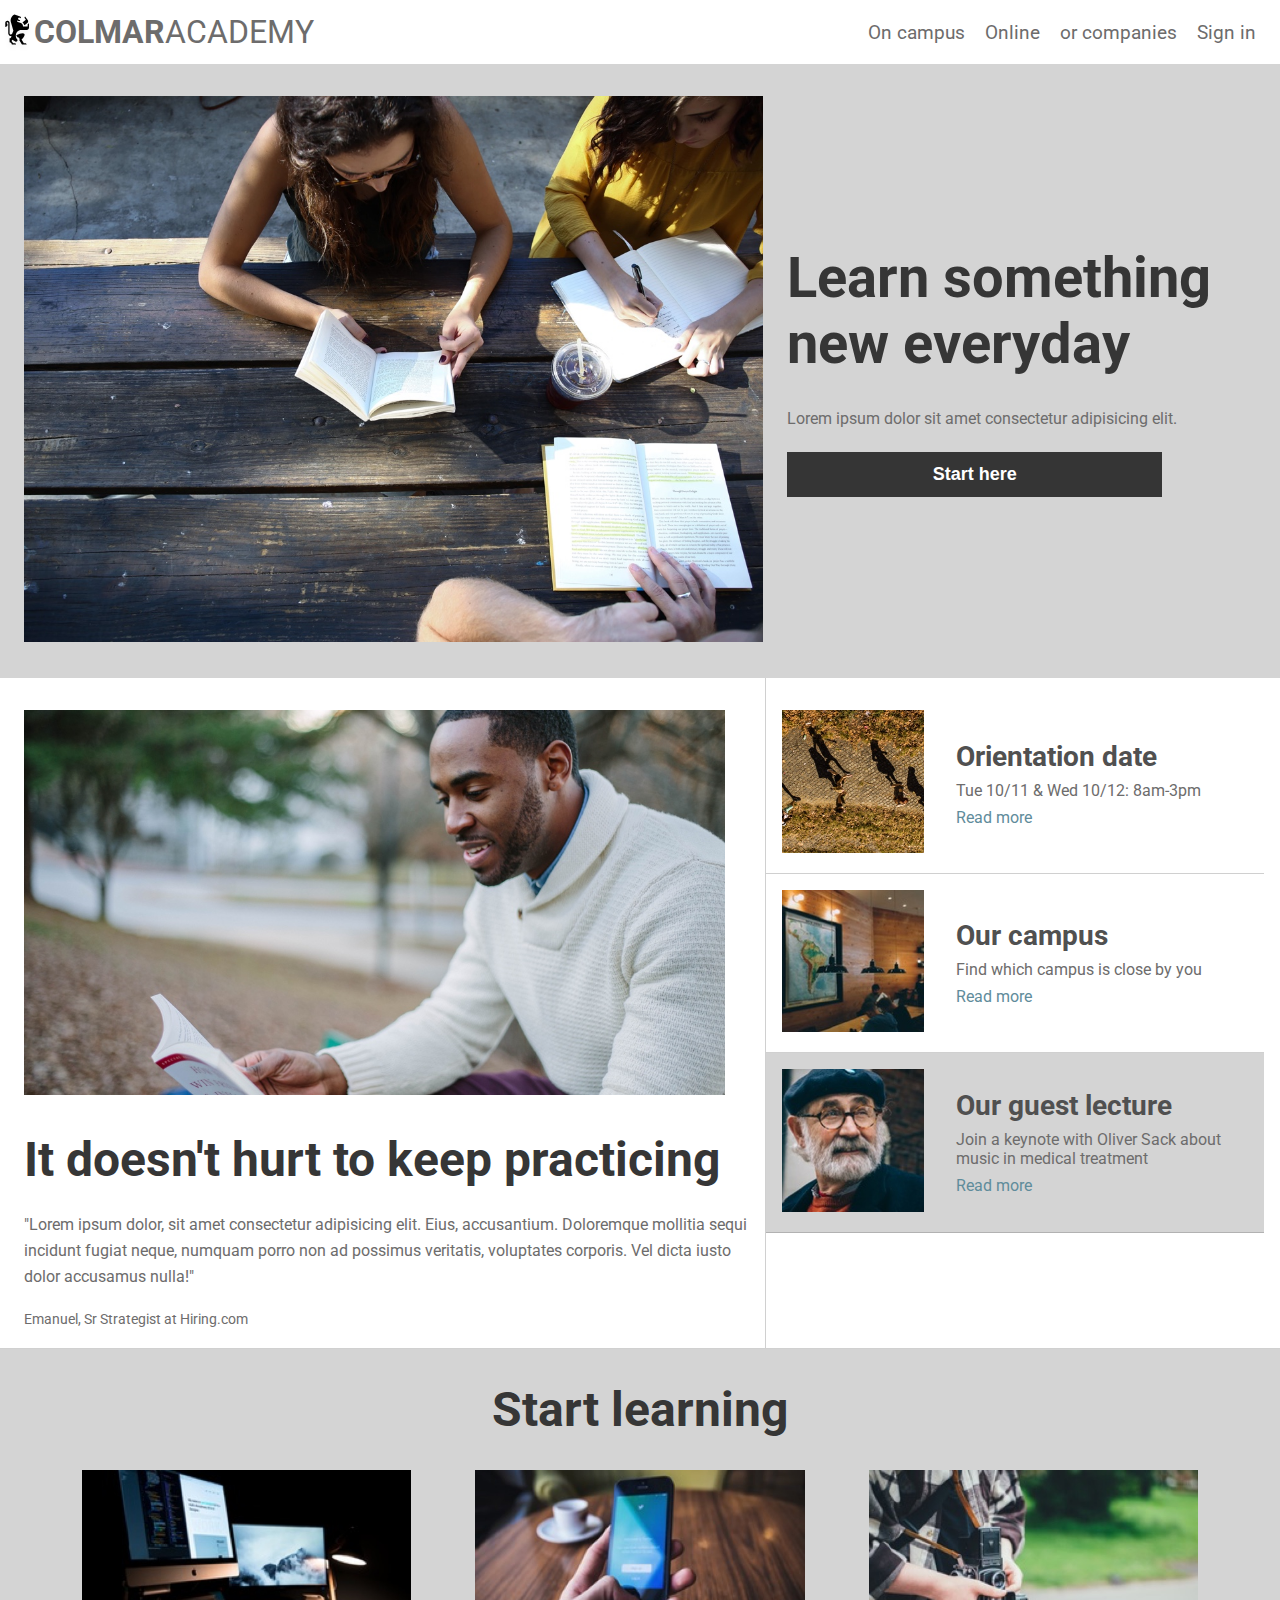
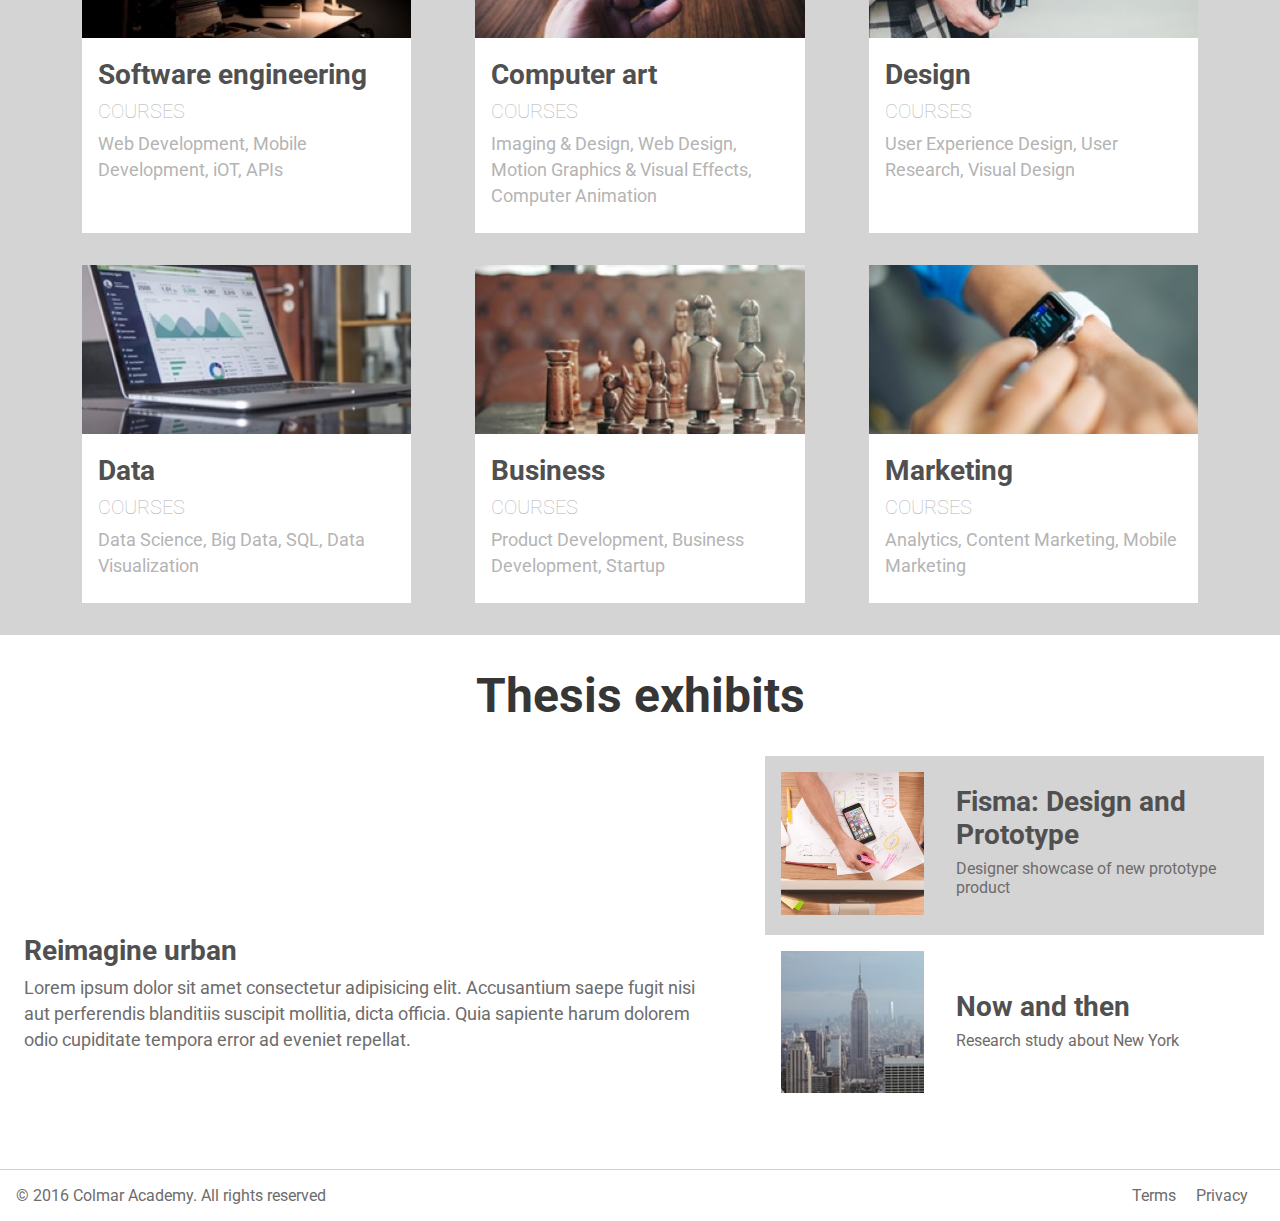
==== commit 380ca80d: "finish the dekstop app" ====
--- a/Colmar-Academy/index.html
+++ b/Colmar-Academy/index.html
@@ -10,212 +10,218 @@
 </head>
 
 <body>
-    <!-- HEADER -->
-    <header>
-        <!-- MOBILE NAB -->
-        <nav class="mobile">
-            <h1>
-                <a href="#"><img src="./images/ic-logo.svg" alt="Colmar's Academy" class="logo"></a>
-            </h1>
-            <ul>
-                <li>
-                    <a href="#"><img src="./images/ic-on-campus.svg" alt=""></a>
-                </li>
-                <li>
-                    <a href="#"><img src="./images/ic-online.svg" alt=""></a>
-                </li>
-                <li>
-                    <a href="#"><img src="./images/ic-login.svg" alt=""></a>
-                </li>
-            </ul>
-        </nav>
-        <!-- DESKTOP NAV -->
-        <nav class="desktop">
-            <img src="./images/ic-logo.svg" alt="Colmar's Academy" class="logo">
-            <h1>
-                <a href="#"></a>COLMAR<span class="light">ACADEMY</span></h1>
-            <ul>
-                <li>
-                    <a href="#"></a>On campus</li>
-                <li>
-                    <a href="#"></a>Online</li>
-                <li>
-                    <a href="#"></a>or companies</li>
-                <li>
-                    <a href="#"></a>Sign in</li>
-            </ul>
-        </nav>
-    </header>
-    <!-- END HEADER -->
-    <!-- HERO -->
-    <section class="hero-container">
-        <div class="hero-img">
-            <img src="./images/banner.jpg" alt="Girls studying">
-        </div>
-        <div class="hero-info">
-            <h2>Learn something <br />new everyday</h2>
-            <p class="large-text">Lorem ipsum dolor sit amet consectetur adipisicing elit.
+ <!-- HEADER -->
+ <header>
+    <!-- MOBILE NAB -->
+    <nav class="mobile-nav">
+        <h1>
+            <a href="#"><img src="./images/ic-logo.svg" alt="Colmar's Academy" class="logo"></a>
+        </h1>
+        <ul>
+            <li>
+                <a href="#"><img src="./images/ic-on-campus.svg" alt=""></a>
+            </li>
+            <li>
+                <a href="#"><img src="./images/ic-online.svg" alt=""></a>
+            </li>
+            <li>
+                <a href="#"><img src="./images/ic-login.svg" alt=""></a>
+            </li>
+        </ul>
+    </nav>
+    <!-- DESKTOP NAV -->
+    <nav class="desktop-nav">
+        <img src="./images/ic-logo.svg" alt="Colmar's Academy" class="logo">
+        <h1>
+            <a href="#"></a>COLMAR<span class="light">ACADEMY</span></h1>
+        <ul>
+            <li>
+                <a href="#"></a>On campus</li>
+            <li>
+                <a href="#"></a>Online</li>
+            <li>
+                <a href="#"></a>or companies</li>
+            <li>
+                <a href="#"></a>Sign in</li>
+        </ul>
+    </nav>
+</header>
+<!-- END HEADER -->
+ <!-- HERO -->
+ <section class="hero-container">
+    <div class="hero-img">
+        <img src="./images/banner.jpg" alt="Girls studying">
+    </div>
+    <div class="hero-info">
+        <h2>Learn something <br />new everyday</h2>
+        <p class="large-text">Lorem ipsum dolor sit amet consectetur adipisicing elit.
+        </p>
+        <button>Start here</button>
+    </div>
+</section>
+<!-- END HERO -->
+
+<section class="information-container">
+    <div class="left-section desktop">
+        <div class="img-wrapper">
+            <img src="./images/information-main.jpg" alt="">
+        </div>
+        <div class="text-wrapper">
+            <h2>It doesn't hurt to keep practicing</h2>
+            <p>
+                "Lorem ipsum dolor, sit amet consectetur adipisicing elit. Eius, accusantium. Doloremque mollitia sequi incidunt fugiat neque, numquam porro non ad possimus veritatis, voluptates corporis. Vel dicta iusto dolor accusamus nulla!"
             </p>
-            <button>Start here</button>
-        </div>
-    </section>
-    <!-- END HERO -->
-    <!-- INFORMATION SECTION -->
-    <section class="information-container">
-        <div class="left-section desktop">
+            <p class="author">Emanuel, Sr Strategist at Hiring.com</p>
+
+        </div>
+    </div>
+    <div class="right-section">
+        <!-- Section 1 -->
+        <div class="section">
+            <div class="img-wrapper-small">
+                <img src="./images/information-orientation-mobile.jpg" class="mobile" alt="">
+                <img src="./images/information-orientation.jpg" class="desktop" alt="">
+            </div>
+            <div class="section-text">
+                <h3>Orientation date</h3>
+                <p>Tue 10/11 &amp; Wed 10/12: 8am-3pm</p>
+                <a href="#">Read more</a>
+            </div>
+        </div>
+        <!-- Section 2 -->
+        <div class="section">
+            <div class="img-wrapper-small">
+                <img src="./images/information-campus-mobile.jpg" class="mobile" alt="">
+                <img src="./images/information-campus.jpg" class="desktop" alt="">
+            </div>
+            <div class="section-text">
+                <h3>Our campus</h3>
+                <p>Find which campus is close by you</p>
+                <a href="#">Read more</a>
+            </div>
+        </div>
+        <!-- Section 3 -->
+        <div class="section gray">
+            <div class="img-wrapper-small">
+                <img src="./images/information-guest-lecture-mobile.jpg" class="mobile" alt="">
+                <img src="./images/information-guest-lecture.jpg" class="desktop" alt="">
+            </div>
+            <div class="section-text">
+                <h3>Our guest lecture</h3>
+                <p>Join a keynote with Oliver Sack about music in medical treatment</p>
+                <a href="#">Read more</a>
+            </div>
+        </div>
+    </div>
+</section>
+<!-- END INFORMATION SECTION -->
+
+<!-- COURSES SECTION -->
+<section class="courses-container gray">
+    <h2>Start learning</h2>
+    <div class="courses-wrapper-up">
+        <div class="course-wrapper">         
+                <div class="img-wrapper-courses desktop"><img src="./images/course-software.jpg" alt=""></div>
+                <div class="course-section">
+                    <h3>Software engineering</h3>         
+                <h4>Courses</h4>
+                <p class="courses-list">Web Development, Mobile Development, iOT, APIs</p>
+            </div>
+        </div>
+        <div class="course-wrapper">         
+                <div class="img-wrapper-courses desktop"><img src="./images/course-computer-art.jpg" alt=""></div>
+                <div class="course-section">
+                    <h3>Computer art</h3>         
+                <h4>Courses</h4>
+                <p class="courses-list">Imaging &amp; Design, Web Design, Motion Graphics &amp; Visual Effects, Computer Animation</p>
+            </div>
+        </div>
+        <div class="course-wrapper">           
+                <div class="img-wrapper-courses desktop"><img src="./images/course-design.jpg" alt=""></div>
+                <div class="course-section">
+                    <h3>Design</h3>            
+                <h4>Courses</h4>
+                <p class="courses-list">User Experience Design, User Research, Visual Design</p>
+            </div>
+        </div>
+    </div>
+    <div class="courses-wrapper-down">
+        <div class="course-wrapper">          
+                <div class="img-wrapper-courses desktop"><img src="./images/course-data.jpg" alt="">
+                </div>
+                <div class="course-section">
+                    <h3>Data</h3>          
+                <h4>Courses</h4>
+                <p class="courses-list">Data Science, Big Data, SQL, Data Visualization</p>
+            </div>
+        </div>
+        <div class="course-wrapper">          
+                <div class="img-wrapper-courses desktop"><img src="./images/course-business.jpg" alt=""></div>
+                <div class="course-section">
+                    <h3>Business</h3>       
+                <h4>Courses</h4>
+                <p class="courses-list">Product Development, Business Development, Startup</p>
+            </div>
+        </div>
+        <div class="course-wrapper">           
+               <div class="img-wrapper-courses desktop"><img src="./images/course-marketing.jpg" alt=""></div>
+                <div class="course-section">
+                    <h3>Marketing</h3>
+                <h4>Courses</h4>
+                <p class="courses-list">Analytics, Content Marketing, Mobile Marketing</p>
+            </div>
+        </div>
+    </div>
+</section>
+<!-- END COURSES SECTION -->
+
+<section class="thesis">
+    <h2>Thesis exhibits</h2>
+    <div class="thesis-container">
+        <div class="left-section">
             <div class="img-wrapper">
-                <img src="./images/information-main.jpg" alt="">
-            </div>
-            <div class="text-wrapper">
-                <h2>It doesn't hurt to keep practicing</h2>
-                <p>
-                    "Lorem ipsum dolor, sit amet consectetur adipisicing elit. Eius, accusantium. Doloremque mollitia sequi incidunt fugiat neque, numquam porro non ad possimus veritatis, voluptates corporis. Vel dicta iusto dolor accusamus nulla!"
-                </p>
-                <p class="author">Emanuel, Sr Strategist at Hiring.com</p>
-
-            </div>
-        </div>
-        <div class="right-section">
-            <!-- Section 1 -->
-            <div class="section">
-                <div class="img-wrapper">
-                    <img src="./images/information-orientation-mobile.jpg" class="mobile" alt="">
-                    <img src="./images/information-orientation.jpg" class="desktop" alt="">
-                </div>
-                <div class="section-text">
-                    <h3>Orientation date</h3>
-                    <p>Tue 10/11 &amp; Wed 10/12: 8am-3pm</p>
-                    <a href="#">Read more</a>
-                </div>
-            </div>
-            <!-- Section 2 -->
-            <div class="section">
-                <div class="img-wrapper">
-                    <img src="./images/information-campus-mobile.jpg" class="mobile" alt="">
-                    <img src="./images/information-campus.jpg" class="desktop" alt="">
-                </div>
-                <div class="section-text">
-                    <h3>Our campus</h3>
-                    <p>Find which campus is close by you</p>
-                    <a href="#">Read more</a>
-                </div>
-            </div>
-            <!-- Section 3 -->
-            <div class="section gray">
-                <div class="img-wrapper">
-                    <img src="./images/information-guest-lecture-mobile.jpg" class="mobile" alt="">
-                    <img src="./images/information-guest-lecture.jpg" class="desktop" alt="">
-                </div>
-                <div class="section-text">
-                    <h3>Special guest lecture</h3>
-                    <p>Join a keynote with Oliver Sack about music in medical treatment</p>
-                    <a href="#">Read more</a>
-                </div>
-            </div>
-        </div>
-    </section>
-    <!-- END INFORMATION SECTION -->
-    <!-- COURSES SECTION -->
-    <section class="courses-container">
-        <h2>Start learning</h2>
-        <div class="courses-wrapper">
-            <div class="course-wrapper">
-                <a href="#">
-                    <div class="img-wrapper desktop"><img src="./images/course-software.jpg" alt=""></div>
-                    <div class="course-section">
-                        <h3>Software engineering</h3>
-                    </div>
-                </a>
-                <div class="courses-info desktop">
-                    <p class="courses-title">Courses</p>
-                    <p class="courses-list">Web Development, Mobile Development, iOT, APIs</p>
-                </div>
-            </div>
-            <div class="course-wrapper">
-                <a href="#">
-                    <div class="img-wrapper desktop"><img src="./images/course-computer-art.jpg" alt=""></div>
-                    <div class="course-section">
-                        <h3>Computer art</h3>
-                    </div>
-                </a>
-                <div class="courses-info desktop">
-                    <p class="courses-title">Courses</p>
-                    <p class="courses-list">Imaging &amp; Design, Web Design, Motion Graphics &amp; Visual Effects, Computer Animation</p>
-                </div>
-
-            </div>
-            <div class="course-wrapper">
-                <a href="#">
-                    <div class="img-wrapper desktop"><img src="./images/course-design.jpg" alt=""></div>
-                    <div class="course-section">
-                        <h3>Design</h3>
-                    </div>
-                </a>
-                <div class="courses-info desktop">
-                    <p class="courses-title">Courses</p>
-                    <p class="courses-list">User Experience Design, User Research, Visual Design</p>
-                </div>
-
-            </div>
-            <div class="course-wrapper">
-                <a href="#">
-                    <div class="img-wrapper desktop"><img src="./images/course-data.jpg" alt="">
-                    </div>
-                    <div class="course-section">
-                        <h3>Data</h3>
-                    </div>
-                </a>
-                <div class="courses-info desktop">
-                    <p class="courses-title">Courses</p>
-                    <p class="courses-list">Data Science, Big Data, SQL, Data Visualization</p>
-
-                </div>
-
-            </div>
-            <div class="course-wrapper">
-                <a href="#">
-                    <div class="img-wrapper desktop"><img src="./images/course-business.jpg" alt=""></div>
-                    <div class="course-section">
-                        <h3>Business</h3>
-                    </div>
-                </a>
-                <div class="courses-info desktop">
-                    <p class="courses-title">Courses</p>
-                    <p class="courses-list">Product Development, Business Development, Startup</p>
-
-                </div>
-
-            </div>
-            <div class="course-wrapper">
-                <a href="#">
-                    <div class="img-wrapper desktop"><img src="./images/course-marketing.jpg" alt=""></div>
-                    <div class="course-section">
-                        <h3>Marketing</h3>
-                    </div>
-                </a>
-                <div class="courses-info desktop">
-                    <p class="courses-title">Courses</p>
-                    <p class="courses-list">Analytics, Content Marketing, Mobile Marketing</p>
-
-                </div>
-
-            </div>
-        </div>
-    </section>
-    <!-- END COURSES SECTION -->
-    <!-- THESIS SECTION -->
-    <section class="thesis-container">
-        <h2>Thesis exhibits</h2>
-        <video>
-        <source src="./videos/thesis.mp4" type="video/mp4">
-      </video>
-    </section>
-    <!-- END THESIS SECTION -->
+                <video>
+                <source src="./videos/thesis.mp4" type="video/mp4">
+                </video>
+            </div>
+          <div class="video-description">
+            <h3>Reimagine urban</h3>
+            <p>Lorem ipsum dolor sit amet consectetur adipisicing elit. Accusantium saepe fugit nisi aut perferendis blanditiis suscipit mollitia, dicta officia. Quia sapiente harum dolorem odio cupiditate tempora error ad eveniet repellat.</p>
+            </div>
+        </div>
+<div class="right-section">
+    <div class="section gray">
+        <div class="img-wrapper-small">
+            <img src="./images/thesis-fisma.jpg" class="desktop" alt="">
+        </div>
+        <div class="section-text">
+            <h3>Fisma: Design and Prototype</h3>
+            <p>Designer showcase of new prototype product</p>
+        </div>
+    </div>
+    <div class="section">
+        <div class="img-wrapper-small">
+            <img src="./images/thesis-now-and-then.jpg" class="desktop" alt="">
+        </div>
+        <div class="section-text">
+            <h3>Now and then</h3>
+            <p>Research study about New York</p>
+        </div>
+    </div>
+</div>
+</div>
+</section>
+<!-- END THESIS SECTION -->
     <!-- FOOTER -->
     <footer>
         <p>&copy; 2016 Colmar Academy. All rights reserved</p>
+        <ul>
+            <li>Terms</li>
+            <li>Privacy</li>
+        </ul>
     </footer>
-    <!-- END FOOTER -->
+    <!-- END FOOTER --
+
 </body>
 
 </html>--- a/Colmar-Academy/css/style.css
+++ b/Colmar-Academy/css/style.css
@@ -1,347 +1,374 @@
-    html {
-        font-size: 16px;
-        font-family: 'Roboto', sans-serif;
-        color: #6d6c6c;
-    }
-    
-    li,
-    button,
-    p {
-        font-size: 1rem;
-    }
-    
-    .desktop {
-        display: none;
-    }
-    
-    video {
-        width: 350px;
-    }
-    
-    * {
-        padding: 0;
-        margin: 0;
-        box-sizing: border-box;
-    }
-    
-    h2,
-    h3 {
-        font-weight: 700;
-    }
-    
-    h2 {
-        font-size: 2.3rem;
-        color: #363636;
-    }
-    
-    h3 {
-        color: #505050;
-        font-size: 1.75rem;
-    }
-    /* HEADER AND NAVIGATION BAR MOBILE*/
-    
-    nav {
-        display: flex;
-        min-height: 64px;
-        align-items: center;
-    }
-    
-    nav ul {
-        list-style-type: none;
-        display: flex;
-        flex: 1 1 75%;
-        justify-content: space-around;
-    }
-    
-    nav h1 {
-        flex: 1 1 25%;
-        text-align: center;
-    }
-    
-    nav .logo {
-        height: 2.5rem;
-    }
-    
-    nav img {
-        height: 1.75rem;
-    }
-    /* MEDIA QUERY */
-    
-    @media only screen and (min-width: 1024px) {
-        .mobile {
-            display: none;
-        }
-        .desktop {
-            display: flex;
-            align-items: center;
-        }
-        .desktop h1 {
-            text-align: left;
-            display: inline-block;
-        }
-        .desktop ul {
-            text-align: right;
-            display: inline;
-            padding-right: 24px;
-        }
-        .desktop li {
-            display: inline;
-        }
-        li:nth-child(-n+3) {
-            padding-right: 16px;
-        }
-        .light {
-            font-weight: 400;
-        }
-    }
-    /* HERO SECTION */
-    
-    .hero-container {
-        display: flex;
-        flex-direction: column;
-        background: #d4d4d4;
-        margin-bottom: 16px;
-    }
-    
-    .hero-img {
-        height: 200px;
-        overflow: hidden;
-    }
-    
-    .hero-img img {
-        width: 100%;
-        position: relative;
-        top: -20px;
-    }
-    
-    .hero-info {
-        margin: 2rem 1rem;
-    }
-    
-    .hero-info h2 {
-        margin-bottom: 2rem;
-    }
-    
-    .hero-info p {
-        margin-bottom: 1.5rem;
-    }
-    
-    .hero-info button {
-        border: none;
-        padding: 0.75rem 0;
-        margin: 0 auto;
-        width: 100%;
-        font-size: 1.2rem;
-        color: white;
-        font-weight: 700;
-        background-color: #838383;
-        cursor: pointer;
-        /* transition: background 0.5s; */
-    }
-    
-    .large-text {
-        font-size: 1.4rem;
-        font-weight: 600;
-        color: #505050;
-    }
-    /* MEDIA QUERY */
-    
-    @media only screen and (min-width: 1024px) {
-        .hero-container {
-            flex-direction: row;
-            padding: 32px 24px;
-            padding-bottom: 0;
-        }
-        .hero-img {
-            height: auto;
-            overflow: hidden;
-            flex: 1 1 60%;
-            padding: 0;
-        }
-        .hero-info {
-            flex: 1 1 40%;
-            align-self: center;
-            padding-left: 24px;
-        }
-        .hero-info h2 {
-            font-size: 2.5rem;
-        }
-        .hero-info button {
-            width: 80%;
-            transition: background 0.3s;
-        }
-        .hero-info button:hover {
-            background: #353535;
-        }
-    }
-    /* INFORMATION SECTION */
-    
-    .right-section {
-        display: flex;
-        flex-direction: column;
-        margin: 0px 16px;
-    }
-    
-    .right-section img {
-        width: 100%;
-    }
-    
-    .section-text {
-        padding: 24px 16px 64px;
-    }
-    
-    .section-text h3,
-    .section-text p {
-        padding-bottom: 8px;
-    }
-    
-    .section-text a {
-        text-decoration: none;
-        color: rgb(95, 140, 155);
-    }
-    /* MEDIA QUERY */
-    
-    @media only screen and (min-width: 1024px) {
-        .information-container {
-            display: flex;
-            flex-direction: row;
-            margin-bottom: 32px;
-        }
-        .information-container .mobile {
-            display: none;
-        }
-        .left-section {
-            display: flex;
-            flex-direction: column;
-            flex: 1 1 60%;
-        }
-        .img-wrapper {
-            padding: 32px 24px 32px;
-        }
-        .left-section img {
-            width: 100%;
-        }
-        .right-section {
-            display: flex;
-            flex-direction: column;
-            flex: 1 1 40%;
-            border-left: 1px solid rgba(100, 100, 100, 0.3);
-        }
-        .section {
-            display: flex;
-            border-bottom: 1px solid rgba(100, 100, 100, 0.3);
-        }
-        .section .img-wrapper {
-            flex: 1 1 35%;
-        }
-        .section-text {
-            align-self: center;
-            flex: 1 1 65%;
-        }
-        .gray {
-            background: #d4d4d4;
-        }
-        .text-wrapper {
-            margin-left: 24px;
-            display: flex;
-            flex-direction: column;
-            height: 100%;
-            justify-content: space-between;
-        }
-        .text-wrapper h2 {
-            margin-bottom: 24px;
-            flex: 1 1 auto;
-        }
-        .text-wrapper p {
-            font-size: 14px;
-            flex: 1 1 auto;
-        }
-        .text-wrapper .author {
-            font-size: 12px;
-        }
-    }
-    /* COURSES SECTION */
-    
-    .courses-container {
-        margin-top: -32px;
-        border-top: 1px solid rgba(100, 100, 100, 0.3);
-        border-bottom: 1px solid rgba(100, 100, 100, 0.3);
-        padding-top: 32px;
-        text-align: center;
-        display: flex;
-        flex-direction: column;
-        padding: 32px 16px 32px;
-    }
-    
-    .courses-container h2 {
-        margin-bottom: 16px;
-    }
-    
-    .courses-container a {
-        text-decoration: none;
-    }
-    
-    .courses-container .course-section {
-        padding: 16px 16px 24px;
-        background: #d4d4d4;
-        margin-bottom: 8px;
-    }
-    
-    .course-section {
-        text-align: left;
-        color: #363636;
-        font-size: 24px;
-        font-weight: 500;
-    }
-    /* MEDIA QUERY */
-    
-    @media only screen and (min-width: 1024px) {
-        .courses-wrapper {
-            padding: 0px 72px;
-            display: flex;
-            flex-wrap: wrap;
-            justify-content: space-evenly;
-        }
-        .course-wrapper {
-            display: flex;
-            flex-direction: column;
-            border: 1px solid red;
-        }
-        .courses-wrapper .course-wrapper {
-            flex: 1 1 20%;
-        }
-        .courses-wrapper .course-section {
-            background: blue;
-        }
-        .courses-wrapper .img-wrapper {
-            width: 100%;
-        }
-        .courses-wrapper img {
-            width: 100%;
-        }
-    }
-    /* THESIS SECTION */
-    
-    .thesis-container {
-        padding: 32px 0px 24px;
-        border-bottom: 1px solid rgba(100, 100, 100, 0.3);
-    }
-    
-    .thesis-container h2 {
-        margin-bottom: 16px;
-        text-align: center;
-    }
-    
-    .thesis-container video {
-        width: 100%;
-    }
-    /* MEDIA QUERY */
-    /* FOOTER */
-    
-    footer {
-        padding: 16px 16px;
-    }
-    
-    footer p {
-        font-size: 12px;
-    }+/* General style */
+html {
+  font-size: 16px;
+  font-family: "Roboto", sans-serif;
+  color: #6d6c6c;
+}
+
+*,
+*::after,
+*::before {
+  padding: 0;
+  margin: 0;
+  box-sizing: border-box;
+}
+
+.mobile-nav,
+.mobile {
+  display: none;
+}
+
+li,
+button,
+p {
+  font-size: 1rem;
+}
+
+video {
+  width: 350px;
+}
+
+h2,
+h3 {
+  font-weight: 700;
+}
+
+h2 {
+  font-size: 3rem;
+  color: #363636;
+}
+
+h3 {
+  color: #505050;
+  font-size: 1.75rem;
+}
+
+/* HEADER AND NAVIGATION BAR */
+
+nav {
+  display: flex;
+  min-height: 64px;
+  align-items: center;
+}
+
+nav ul {
+  list-style-type: none;
+  display: flex;
+  flex: 1 1 75%;
+  justify-content: space-around;
+  text-align: right;
+  display: inline;
+  padding-right: 24px;
+}
+
+nav .logo {
+  height: 40px;
+}
+
+.desktop-nav {
+  display: flex;
+  align-items: center;
+}
+
+.desktop-nav h1 {
+  text-align: left;
+  display: inline-block;
+  flex: 1 1 25%;
+}
+
+.desktop-nav li {
+  display: inline;
+  font-size: 1.2rem;
+}
+
+li:nth-child(-n + 3) {
+  padding-right: 16px;
+}
+
+.light {
+  font-weight: 400;
+}
+
+/* MEDIA QUERY */
+
+/* HERO SECTION */
+
+.hero-container {
+  display: flex;
+  flex-direction: row;
+  padding: 32px 24px 32px;
+  background: #d4d4d4;
+}
+
+.hero-img {
+  height: auto;
+  overflow: hidden;
+  flex: 1 1 60%;
+  padding: 0;
+}
+
+.hero-img img {
+  width: 100%;
+}
+
+.hero-info {
+  flex: 1 1 40%;
+  align-self: center;
+  padding-left: 24px;
+}
+
+.hero-info h2 {
+  font-size: 3.5rem;
+}
+
+.hero-info button {
+  border: none;
+  padding: 12px 0px;
+  margin: 0 auto;
+  width: 80%;
+  transition: background 0.3s;
+  font-size: 1.125rem;
+  color: white;
+  font-weight: 700;
+  background: #353535;
+  cursor: pointer;
+}
+.hero-info button:hover {
+  background: #838383;
+}
+
+.hero-info h2 {
+  margin-bottom: 32px;
+}
+.hero-info p {
+  margin-bottom: 24px;
+}
+
+.hero-info {
+  margin: 32px 0px;
+}
+
+/* MEDIA QUERY */
+
+/* INFORMATION SECTION */
+
+.information-container {
+  display: flex;
+  border-bottom: 1px solid rgba(100, 100, 100, 0.3);
+}
+
+.left-section {
+  display: flex;
+  flex-direction: column;
+  flex: 1 1 60%;
+  padding-bottom: 32px;
+}
+
+.img-wrapper {
+  padding: 32px 24px 32px;
+}
+
+.img-wrapper-small {
+  padding: 16px;
+}
+
+.left-section img {
+  width: 100%;
+}
+
+.right-section {
+  display: flex;
+  flex-direction: column;
+  flex: 1 1 40%;
+  border-left: 1px solid rgba(100, 100, 100, 0.3);
+  padding-top: 16px;
+  padding-bottom: 32px;
+  /* padding-bottom: 16px; */
+}
+.section {
+  display: flex;
+  border-bottom: 1px solid rgba(100, 100, 100, 0.3);
+}
+
+.section .img-wrapper-small {
+  flex: 1 1 35%;
+}
+
+.section-text {
+  align-self: center;
+  flex: 1 1 65%;
+}
+
+.gray {
+  background: #d4d4d4;
+}
+
+.text-wrapper {
+  margin-left: 24px;
+  /* display: flex; */
+  /* flex-direction: column; */
+  height: 100%;
+}
+
+.text-wrapper h2 {
+  margin-bottom: 24px;
+  flex: 1 1 auto;
+}
+.text-wrapper p {
+  font-size: 1rem;
+  flex: 1 1 auto;
+  line-height: 1.625rem;
+}
+.text-wrapper .author {
+  font-size: 0.875rem;
+}
+
+.section-text a {
+  text-decoration: none;
+  color: rgb(95, 140, 155);
+}
+
+.section-text h3,
+.section-text p {
+  padding-bottom: 8px;
+}
+
+.section-text {
+  padding: 24px 16px;
+}
+
+.right-section img {
+  width: 100%;
+}
+
+.right-section {
+  display: flex;
+  flex-direction: column;
+  margin: 0px 16px;
+}
+
+.author {
+  position: relative;
+  bottom: -16px;
+}
+/* MEDIA QUERY */
+
+/* COURSE INFORMATION */
+
+.courses-container {
+  /* margin-top: 32px; */
+  padding: 32px 50px;
+}
+
+.courses-container h2 {
+  margin-bottom: 32px;
+  text-align: center;
+}
+
+.courses-wrapper-up,
+.courses-wrapper-down {
+  display: flex;
+}
+
+.courses-wrapper-up {
+  margin-bottom: 32px;
+}
+
+.course-wrapper {
+  flex: 1 1 30%;
+  background-color: white;
+  margin: 0 32px;
+}
+
+.course-wrapper .img-wrapper-courses,
+.course-wrapper img {
+  width: 100%;
+}
+
+.course-section {
+  padding: 16px 16px 24px;
+}
+
+.course-section h4 {
+  margin: 8px 0px 8px;
+  text-transform: uppercase;
+  font-size: 1.25rem;
+  font-weight: 100;
+}
+
+.course-section p {
+  font-size: 1.125rem;
+  font-weight: 400;
+  line-height: 1.625rem;
+}
+
+.course-section h4,
+.course-section p {
+  color: #b4b4b4;
+}
+
+.thesis {
+  padding: 32px 0px 24px;
+}
+
+.thesis h2 {
+  text-align: center;
+}
+
+.thesis-container {
+  display: flex;
+}
+
+.thesis-container .right-section,
+.thesis-container .section {
+  border: none;
+}
+
+.img-wrapper video {
+  width: 100%;
+}
+
+.thesis-container .right-section {
+  padding-top: 32px;
+}
+
+.left-section .video-description {
+  margin: -8px 32px 32px 24px;
+}
+
+.video-description h3 {
+  margin-bottom: 8px;
+}
+
+.video-description p {
+  font-size: 1.125rem;
+  font-weight: 400;
+  line-height: 1.625rem;
+}
+
+/* MEDIA QUERY */
+
+/* FOOTER */
+footer {
+  padding: 16px 16px;
+  text-align: right;
+  position: relative;
+  border-top: 1px solid rgba(100, 100, 100, 0.3);
+}
+
+footer p {
+  font-size: 1rem;
+  display: inline;
+  position: absolute;
+  left: 16px;
+}
+
+footer ul {
+  list-style: none;
+  display: inline-block;
+  text-align: right;
+}
+
+footer li {
+  display: inline;
+}
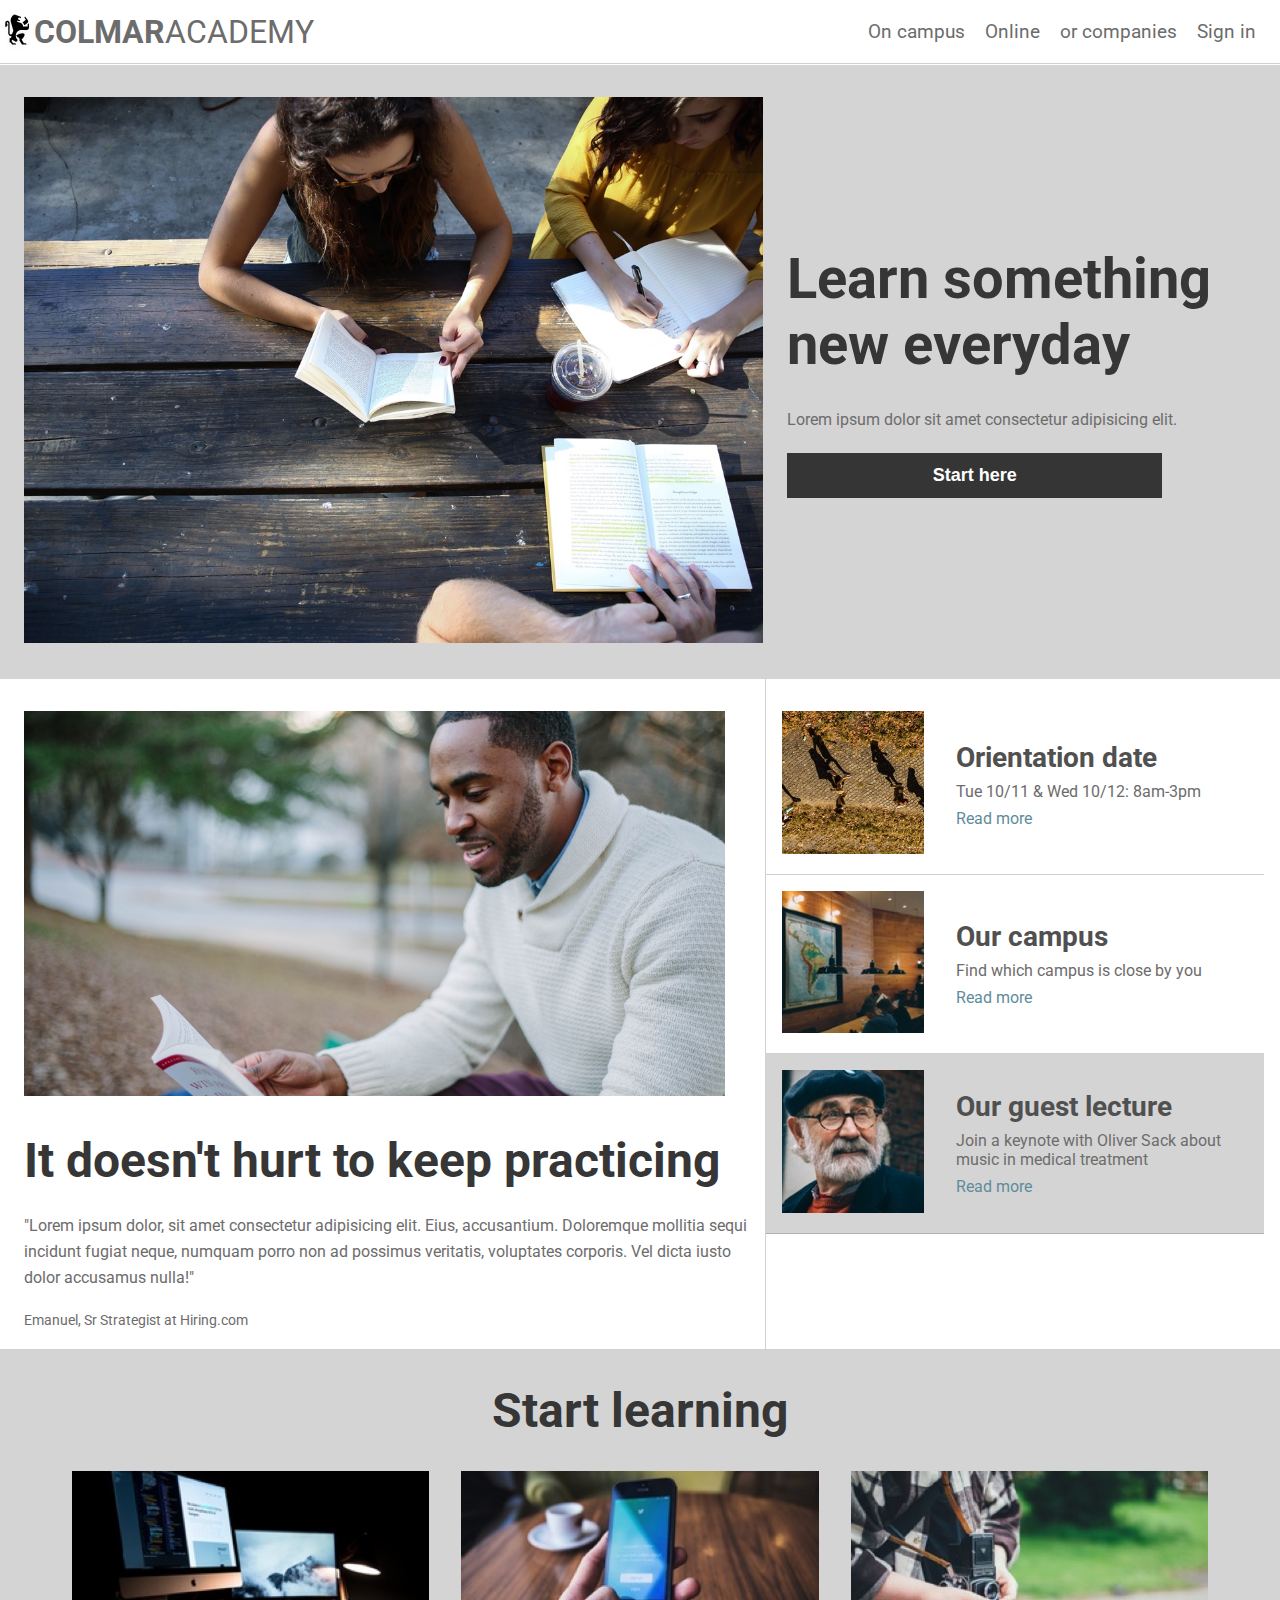
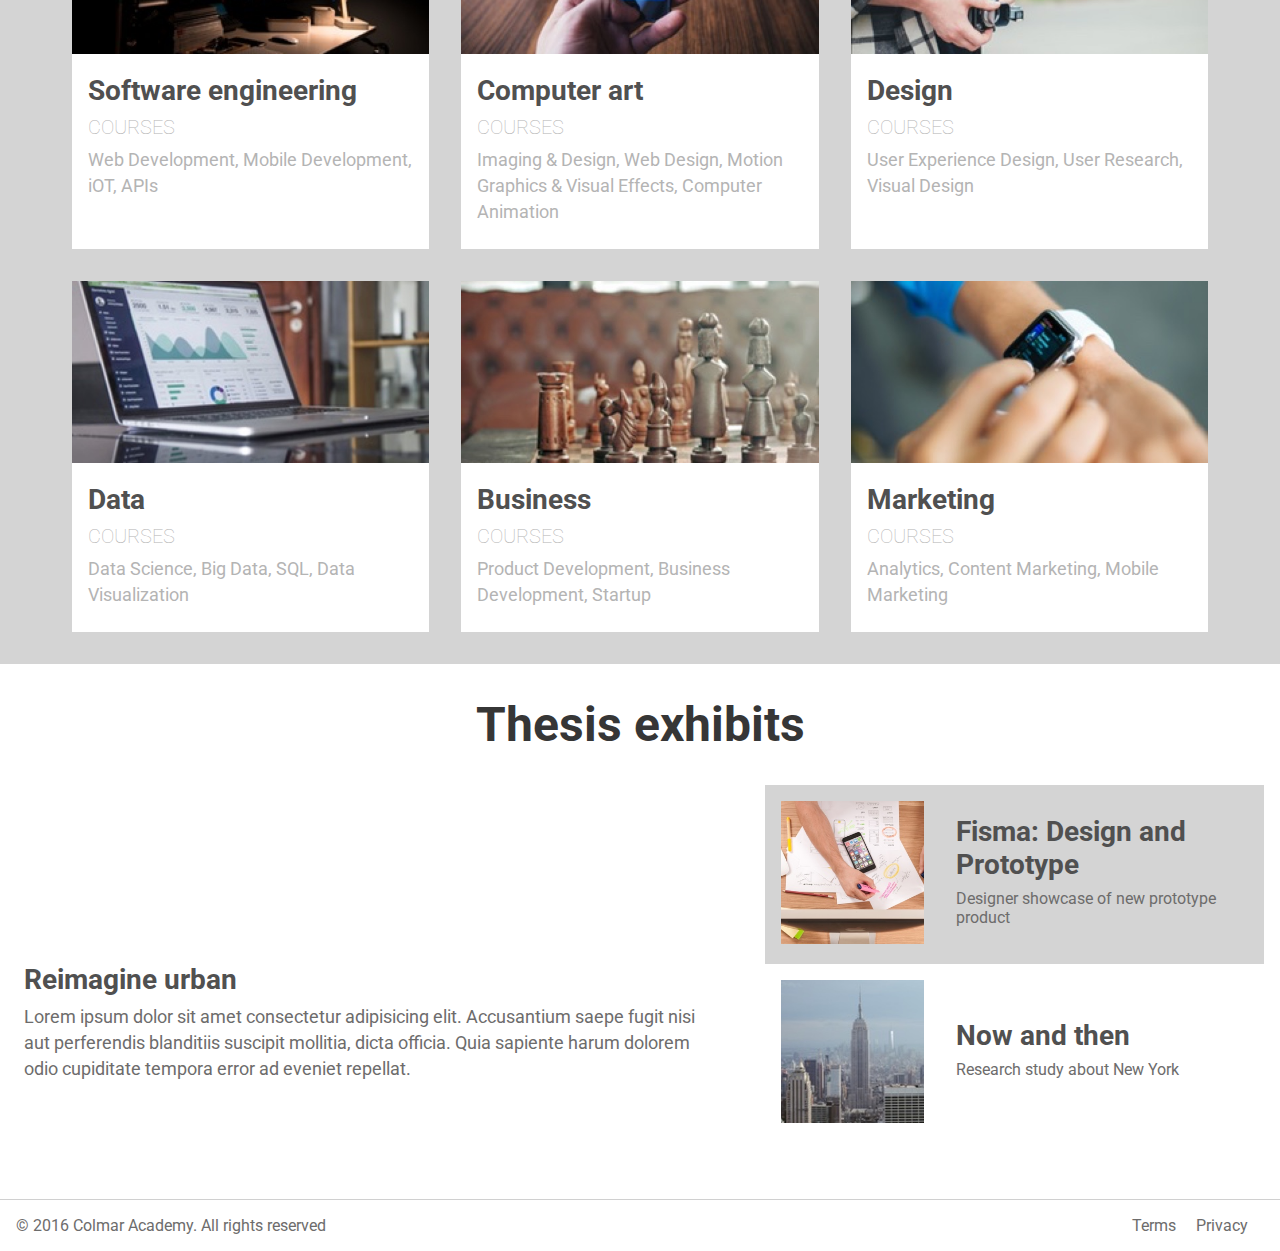
==== commit be49ec27: "mobile design" ====
--- a/Colmar-Academy/index.html
+++ b/Colmar-Academy/index.html
@@ -10,208 +10,208 @@
 </head>
 
 <body>
- <!-- HEADER -->
- <header>
-    <!-- MOBILE NAB -->
-    <nav class="mobile-nav">
-        <h1>
-            <a href="#"><img src="./images/ic-logo.svg" alt="Colmar's Academy" class="logo"></a>
-        </h1>
-        <ul>
-            <li>
-                <a href="#"><img src="./images/ic-on-campus.svg" alt=""></a>
-            </li>
-            <li>
-                <a href="#"><img src="./images/ic-online.svg" alt=""></a>
-            </li>
-            <li>
-                <a href="#"><img src="./images/ic-login.svg" alt=""></a>
-            </li>
-        </ul>
-    </nav>
-    <!-- DESKTOP NAV -->
-    <nav class="desktop-nav">
-        <img src="./images/ic-logo.svg" alt="Colmar's Academy" class="logo">
-        <h1>
-            <a href="#"></a>COLMAR<span class="light">ACADEMY</span></h1>
-        <ul>
-            <li>
-                <a href="#"></a>On campus</li>
-            <li>
-                <a href="#"></a>Online</li>
-            <li>
-                <a href="#"></a>or companies</li>
-            <li>
-                <a href="#"></a>Sign in</li>
-        </ul>
-    </nav>
-</header>
-<!-- END HEADER -->
- <!-- HERO -->
- <section class="hero-container">
-    <div class="hero-img">
-        <img src="./images/banner.jpg" alt="Girls studying">
-    </div>
-    <div class="hero-info">
-        <h2>Learn something <br />new everyday</h2>
-        <p class="large-text">Lorem ipsum dolor sit amet consectetur adipisicing elit.
-        </p>
-        <button>Start here</button>
-    </div>
-</section>
-<!-- END HERO -->
-
-<section class="information-container">
-    <div class="left-section desktop">
-        <div class="img-wrapper">
-            <img src="./images/information-main.jpg" alt="">
-        </div>
-        <div class="text-wrapper">
-            <h2>It doesn't hurt to keep practicing</h2>
-            <p>
-                "Lorem ipsum dolor, sit amet consectetur adipisicing elit. Eius, accusantium. Doloremque mollitia sequi incidunt fugiat neque, numquam porro non ad possimus veritatis, voluptates corporis. Vel dicta iusto dolor accusamus nulla!"
+    <!-- HEADER -->
+    <header>
+        <!-- MOBILE NAB -->
+        <nav class="mobile-nav">
+            <h1>
+                <a href="#"><img src="./images/ic-logo.svg" alt="Colmar's Academy" class="logo"></a>
+            </h1>
+            <ul>
+                <li>
+                    <a href="#"><img src="./images/ic-on-campus.svg" alt=""></a>
+                </li>
+                <li>
+                    <a href="#"><img src="./images/ic-online.svg" alt=""></a>
+                </li>
+                <li>
+                    <a href="#"><img src="./images/ic-login.svg" alt=""></a>
+                </li>
+            </ul>
+        </nav>
+        <!-- DESKTOP NAV -->
+        <nav class="desktop-nav">
+            <img src="./images/ic-logo.svg" alt="Colmar's Academy" class="logo">
+            <h1>
+                <a href="#"></a>COLMAR<span class="light">ACADEMY</span></h1>
+            <ul>
+                <li>
+                    <a href="#"></a>On campus</li>
+                <li>
+                    <a href="#"></a>Online</li>
+                <li>
+                    <a href="#"></a>or companies</li>
+                <li>
+                    <a href="#"></a>Sign in</li>
+            </ul>
+        </nav>
+    </header>
+    <!-- END HEADER -->
+    <!-- HERO -->
+    <section class="hero-container">
+        <div class="hero-img">
+            <img src="./images/banner.jpg" alt="Girls studying">
+        </div>
+        <div class="hero-info">
+            <h2>Learn something <br />new everyday</h2>
+            <p class="large-text">Lorem ipsum dolor sit amet consectetur adipisicing elit.
             </p>
-            <p class="author">Emanuel, Sr Strategist at Hiring.com</p>
-
-        </div>
-    </div>
-    <div class="right-section">
-        <!-- Section 1 -->
-        <div class="section">
-            <div class="img-wrapper-small">
-                <img src="./images/information-orientation-mobile.jpg" class="mobile" alt="">
-                <img src="./images/information-orientation.jpg" class="desktop" alt="">
-            </div>
-            <div class="section-text">
-                <h3>Orientation date</h3>
-                <p>Tue 10/11 &amp; Wed 10/12: 8am-3pm</p>
-                <a href="#">Read more</a>
-            </div>
-        </div>
-        <!-- Section 2 -->
-        <div class="section">
-            <div class="img-wrapper-small">
-                <img src="./images/information-campus-mobile.jpg" class="mobile" alt="">
-                <img src="./images/information-campus.jpg" class="desktop" alt="">
-            </div>
-            <div class="section-text">
-                <h3>Our campus</h3>
-                <p>Find which campus is close by you</p>
-                <a href="#">Read more</a>
-            </div>
-        </div>
-        <!-- Section 3 -->
-        <div class="section gray">
-            <div class="img-wrapper-small">
-                <img src="./images/information-guest-lecture-mobile.jpg" class="mobile" alt="">
-                <img src="./images/information-guest-lecture.jpg" class="desktop" alt="">
-            </div>
-            <div class="section-text">
-                <h3>Our guest lecture</h3>
-                <p>Join a keynote with Oliver Sack about music in medical treatment</p>
-                <a href="#">Read more</a>
-            </div>
-        </div>
-    </div>
-</section>
-<!-- END INFORMATION SECTION -->
-
-<!-- COURSES SECTION -->
-<section class="courses-container gray">
-    <h2>Start learning</h2>
-    <div class="courses-wrapper-up">
-        <div class="course-wrapper">         
+            <button>Start here</button>
+        </div>
+    </section>
+    <!-- END HERO -->
+
+    <section class="information-container">
+        <div class="left-section desktop">
+            <div class="img-wrapper">
+                <img src="./images/information-main.jpg" alt="">
+            </div>
+            <div class="text-wrapper">
+                <h2>It doesn't hurt to keep practicing</h2>
+                <p>
+                    "Lorem ipsum dolor, sit amet consectetur adipisicing elit. Eius, accusantium. Doloremque mollitia sequi incidunt fugiat neque, numquam porro non ad possimus veritatis, voluptates corporis. Vel dicta iusto dolor accusamus nulla!"
+                </p>
+                <p class="author">Emanuel, Sr Strategist at Hiring.com</p>
+
+            </div>
+        </div>
+        <div class="right-section">
+            <!-- Section 1 -->
+            <div class="section">
+                <div class="img-wrapper-small">
+                    <img src="./images/information-orientation-mobile.jpg" class="mobile" alt="">
+                    <img src="./images/information-orientation.jpg" class="desktop" alt="">
+                </div>
+                <div class="section-text">
+                    <h3>Orientation date</h3>
+                    <p>Tue 10/11 &amp; Wed 10/12: 8am-3pm</p>
+                    <a href="#">Read more</a>
+                </div>
+            </div>
+            <!-- Section 2 -->
+            <div class="section">
+                <div class="img-wrapper-small">
+                    <img src="./images/information-campus-mobile.jpg" class="mobile" alt="">
+                    <img src="./images/information-campus.jpg" class="desktop" alt="">
+                </div>
+                <div class="section-text">
+                    <h3>Our campus</h3>
+                    <p>Find which campus is close by you</p>
+                    <a href="#">Read more</a>
+                </div>
+            </div>
+            <!-- Section 3 -->
+            <div class="section gray">
+                <div class="img-wrapper-small">
+                    <img src="./images/information-guest-lecture-mobile.jpg" class="mobile" alt="">
+                    <img src="./images/information-guest-lecture.jpg" class="desktop" alt="">
+                </div>
+                <div class="section-text">
+                    <h3>Our guest lecture</h3>
+                    <p>Join a keynote with Oliver Sack about music in medical treatment</p>
+                    <a href="#">Read more</a>
+                </div>
+            </div>
+        </div>
+    </section>
+    <!-- END INFORMATION SECTION -->
+
+    <!-- COURSES SECTION -->
+    <section class="courses-container gray">
+        <h2>Start learning</h2>
+        <div class="courses-wrapper-up">
+            <div class="course-wrapper">
                 <div class="img-wrapper-courses desktop"><img src="./images/course-software.jpg" alt=""></div>
                 <div class="course-section">
-                    <h3>Software engineering</h3>         
-                <h4>Courses</h4>
-                <p class="courses-list">Web Development, Mobile Development, iOT, APIs</p>
-            </div>
-        </div>
-        <div class="course-wrapper">         
+                    <h3>Software engineering</h3>
+                    <h4>Courses</h4>
+                    <p class="courses-list">Web Development, Mobile Development, iOT, APIs</p>
+                </div>
+            </div>
+            <div class="course-wrapper">
                 <div class="img-wrapper-courses desktop"><img src="./images/course-computer-art.jpg" alt=""></div>
                 <div class="course-section">
-                    <h3>Computer art</h3>         
-                <h4>Courses</h4>
-                <p class="courses-list">Imaging &amp; Design, Web Design, Motion Graphics &amp; Visual Effects, Computer Animation</p>
-            </div>
-        </div>
-        <div class="course-wrapper">           
+                    <h3>Computer art</h3>
+                    <h4>Courses</h4>
+                    <p class="courses-list">Imaging &amp; Design, Web Design, Motion Graphics &amp; Visual Effects, Computer Animation</p>
+                </div>
+            </div>
+            <div class="course-wrapper">
                 <div class="img-wrapper-courses desktop"><img src="./images/course-design.jpg" alt=""></div>
                 <div class="course-section">
-                    <h3>Design</h3>            
-                <h4>Courses</h4>
-                <p class="courses-list">User Experience Design, User Research, Visual Design</p>
-            </div>
-        </div>
-    </div>
-    <div class="courses-wrapper-down">
-        <div class="course-wrapper">          
+                    <h3>Design</h3>
+                    <h4>Courses</h4>
+                    <p class="courses-list">User Experience Design, User Research, Visual Design </p>
+                </div>
+            </div>
+        </div>
+        <div class="courses-wrapper-down">
+            <div class="course-wrapper">
                 <div class="img-wrapper-courses desktop"><img src="./images/course-data.jpg" alt="">
                 </div>
                 <div class="course-section">
-                    <h3>Data</h3>          
-                <h4>Courses</h4>
-                <p class="courses-list">Data Science, Big Data, SQL, Data Visualization</p>
-            </div>
-        </div>
-        <div class="course-wrapper">          
+                    <h3>Data</h3>
+                    <h4>Courses</h4>
+                    <p class="courses-list">Data Science, Big Data, SQL, Data Visualization</p>
+                </div>
+            </div>
+            <div class="course-wrapper">
                 <div class="img-wrapper-courses desktop"><img src="./images/course-business.jpg" alt=""></div>
                 <div class="course-section">
-                    <h3>Business</h3>       
-                <h4>Courses</h4>
-                <p class="courses-list">Product Development, Business Development, Startup</p>
-            </div>
-        </div>
-        <div class="course-wrapper">           
-               <div class="img-wrapper-courses desktop"><img src="./images/course-marketing.jpg" alt=""></div>
+                    <h3>Business</h3>
+                    <h4>Courses</h4>
+                    <p class="courses-list">Product Development, Business Development, Startup</p>
+                </div>
+            </div>
+            <div class="course-wrapper">
+                <div class="img-wrapper-courses desktop"><img src="./images/course-marketing.jpg" alt=""></div>
                 <div class="course-section">
                     <h3>Marketing</h3>
-                <h4>Courses</h4>
-                <p class="courses-list">Analytics, Content Marketing, Mobile Marketing</p>
-            </div>
-        </div>
-    </div>
-</section>
-<!-- END COURSES SECTION -->
-
-<section class="thesis">
-    <h2>Thesis exhibits</h2>
-    <div class="thesis-container">
-        <div class="left-section">
-            <div class="img-wrapper">
-                <video>
+                    <h4>Courses</h4>
+                    <p class="courses-list">Analytics, Content Marketing, Mobile Marketing</p>
+                </div>
+            </div>
+        </div>
+    </section>
+    <!-- END COURSES SECTION -->
+
+    <section class="thesis">
+        <h2>Thesis exhibits</h2>
+        <div class="thesis-container">
+            <div class="left-section">
+                <div class="img-wrapper">
+                    <video>
                 <source src="./videos/thesis.mp4" type="video/mp4">
                 </video>
-            </div>
-          <div class="video-description">
-            <h3>Reimagine urban</h3>
-            <p>Lorem ipsum dolor sit amet consectetur adipisicing elit. Accusantium saepe fugit nisi aut perferendis blanditiis suscipit mollitia, dicta officia. Quia sapiente harum dolorem odio cupiditate tempora error ad eveniet repellat.</p>
-            </div>
-        </div>
-<div class="right-section">
-    <div class="section gray">
-        <div class="img-wrapper-small">
-            <img src="./images/thesis-fisma.jpg" class="desktop" alt="">
-        </div>
-        <div class="section-text">
-            <h3>Fisma: Design and Prototype</h3>
-            <p>Designer showcase of new prototype product</p>
-        </div>
-    </div>
-    <div class="section">
-        <div class="img-wrapper-small">
-            <img src="./images/thesis-now-and-then.jpg" class="desktop" alt="">
-        </div>
-        <div class="section-text">
-            <h3>Now and then</h3>
-            <p>Research study about New York</p>
-        </div>
-    </div>
-</div>
-</div>
-</section>
-<!-- END THESIS SECTION -->
+                </div>
+                <div class="video-description">
+                    <h3>Reimagine urban</h3>
+                    <p>Lorem ipsum dolor sit amet consectetur adipisicing elit. Accusantium saepe fugit nisi aut perferendis blanditiis suscipit mollitia, dicta officia. Quia sapiente harum dolorem odio cupiditate tempora error ad eveniet repellat.</p>
+                </div>
+            </div>
+            <div class="right-section">
+                <div class="section gray">
+                    <div class="img-wrapper-small">
+                        <img src="./images/thesis-fisma.jpg" class="desktop" alt="">
+                    </div>
+                    <div class="section-text">
+                        <h3>Fisma: Design and Prototype</h3>
+                        <p>Designer showcase of new prototype product</p>
+                    </div>
+                </div>
+                <div class="section">
+                    <div class="img-wrapper-small">
+                        <img src="./images/thesis-now-and-then.jpg" class="desktop" alt="">
+                    </div>
+                    <div class="section-text">
+                        <h3>Now and then</h3>
+                        <p>Research study about New York</p>
+                    </div>
+                </div>
+            </div>
+        </div>
+    </section>
+    <!-- END THESIS SECTION -->
     <!-- FOOTER -->
     <footer>
         <p>&copy; 2016 Colmar Academy. All rights reserved</p>
--- a/Colmar-Academy/css/style.css
+++ b/Colmar-Academy/css/style.css
@@ -1,374 +1,474 @@
 /* General style */
+
 html {
-  font-size: 16px;
-  font-family: "Roboto", sans-serif;
-  color: #6d6c6c;
+    font-size: 16px;
+    font-family: "Roboto", sans-serif;
+    color: #6d6c6c;
+}
+
+@media only screen and (max-width:700px) {
+    html {
+        font-size: 12px;
+    }
 }
 
 *,
 *::after,
 *::before {
-  padding: 0;
-  margin: 0;
-  box-sizing: border-box;
+    padding: 0;
+    margin: 0;
+    box-sizing: border-box;
 }
 
 .mobile-nav,
 .mobile {
-  display: none;
+    display: none;
 }
 
 li,
 button,
 p {
-  font-size: 1rem;
+    font-size: 1rem;
 }
 
 video {
-  width: 350px;
+    width: 350px;
 }
 
 h2,
 h3 {
-  font-weight: 700;
+    font-weight: 700;
 }
 
 h2 {
-  font-size: 3rem;
-  color: #363636;
+    font-size: 3rem;
+    color: #363636;
 }
 
 h3 {
-  color: #505050;
-  font-size: 1.75rem;
-}
+    color: #505050;
+    font-size: 1.75rem;
+}
+
 
 /* HEADER AND NAVIGATION BAR */
 
 nav {
-  display: flex;
-  min-height: 64px;
-  align-items: center;
+    display: flex;
+    min-height: 64px;
+    align-items: center;
 }
 
 nav ul {
-  list-style-type: none;
-  display: flex;
-  flex: 1 1 75%;
-  justify-content: space-around;
-  text-align: right;
-  display: inline;
-  padding-right: 24px;
+    list-style-type: none;
+    display: flex;
+    flex: 1 1 75%;
+    justify-content: space-around;
+    text-align: right;
+    display: inline;
+    padding-right: 24px;
 }
 
 nav .logo {
-  height: 40px;
+    height: 40px;
 }
 
 .desktop-nav {
-  display: flex;
-  align-items: center;
+    display: flex;
+    align-items: center;
+    position: fixed;
+    top: 0;
+    z-index: 100;
+    background: white;
+    width: 100%;
+    border-bottom: 1px solid rgba(100, 100, 100, 0.3);
 }
 
 .desktop-nav h1 {
-  text-align: left;
-  display: inline-block;
-  flex: 1 1 25%;
+    text-align: left;
+    display: inline-block;
+    flex: 1 1 25%;
 }
 
 .desktop-nav li {
-  display: inline;
-  font-size: 1.2rem;
+    display: inline;
+    font-size: 1.2rem;
 }
 
 li:nth-child(-n + 3) {
-  padding-right: 16px;
+    padding-right: 16px;
 }
 
 .light {
-  font-weight: 400;
-}
+    font-weight: 400;
+}
+
 
 /* MEDIA QUERY */
 
+@media only screen and (max-width:700px) {
+    .desktop-nav {
+        display: none;
+    }
+    .mobile-nav {
+        display: flex;
+        width: 100%;
+        background: white;
+        padding: 0px 16px;
+        justify-content: space-between;
+    }
+    .mobile-nav h1 {
+        flex: 1 1 25%;
+    }
+    .mobile-nav ul {
+        display: flex;
+        flex: 1 1 75%;
+        padding-right: 0px;
+        justify-content: space-between;
+    }
+}
+
+
 /* HERO SECTION */
 
 .hero-container {
-  display: flex;
-  flex-direction: row;
-  padding: 32px 24px 32px;
-  background: #d4d4d4;
+    display: flex;
+    flex-direction: row;
+    padding: 32px 24px 32px;
+    background: #d4d4d4;
+    margin-top: 65px;
 }
 
 .hero-img {
-  height: auto;
-  overflow: hidden;
-  flex: 1 1 60%;
-  padding: 0;
+    height: auto;
+    overflow: hidden;
+    flex: 1 1 60%;
+    padding: 0;
 }
 
 .hero-img img {
-  width: 100%;
+    width: 100%;
 }
 
 .hero-info {
-  flex: 1 1 40%;
-  align-self: center;
-  padding-left: 24px;
+    flex: 1 1 40%;
+    align-self: center;
+    padding-left: 24px;
 }
 
 .hero-info h2 {
-  font-size: 3.5rem;
+    font-size: 3.5rem;
 }
 
 .hero-info button {
-  border: none;
-  padding: 12px 0px;
-  margin: 0 auto;
-  width: 80%;
-  transition: background 0.3s;
-  font-size: 1.125rem;
-  color: white;
-  font-weight: 700;
-  background: #353535;
-  cursor: pointer;
-}
+    border: none;
+    padding: 12px 0px;
+    margin: 0 auto;
+    width: 80%;
+    transition: background 0.3s;
+    font-size: 1.125rem;
+    color: white;
+    font-weight: 700;
+    background: #353535;
+    cursor: pointer;
+}
+
 .hero-info button:hover {
-  background: #838383;
+    background: #838383;
 }
 
 .hero-info h2 {
-  margin-bottom: 32px;
-}
+    margin-bottom: 32px;
+}
+
 .hero-info p {
-  margin-bottom: 24px;
+    margin-bottom: 24px;
 }
 
 .hero-info {
-  margin: 32px 0px;
-}
+    margin: 32px 0px;
+}
+
 
 /* MEDIA QUERY */
 
+@media only screen and (max-width:700px) {
+    .hero-container {
+        margin-top: 0px;
+        flex-direction: column;
+        padding: 0px 0px 32px;
+    }
+    .hero-info {
+        padding: 0px 16px;
+    }
+    p.large-text {
+        font-size: 2rem;
+    }
+    .hero-info button {
+        width: 100%;
+        font-size: 1.5rem;
+        background: #838383;
+    }
+}
+
+
 /* INFORMATION SECTION */
 
 .information-container {
-  display: flex;
-  border-bottom: 1px solid rgba(100, 100, 100, 0.3);
+    display: flex;
+    border-bottom: 1px solid rgba(100, 100, 100, 0.3);
 }
 
 .left-section {
-  display: flex;
-  flex-direction: column;
-  flex: 1 1 60%;
-  padding-bottom: 32px;
+    display: flex;
+    flex-direction: column;
+    flex: 1 1 60%;
+    padding-bottom: 32px;
 }
 
 .img-wrapper {
-  padding: 32px 24px 32px;
+    padding: 32px 24px 32px;
 }
 
 .img-wrapper-small {
-  padding: 16px;
+    padding: 16px;
 }
 
 .left-section img {
-  width: 100%;
+    width: 100%;
 }
 
 .right-section {
-  display: flex;
-  flex-direction: column;
-  flex: 1 1 40%;
-  border-left: 1px solid rgba(100, 100, 100, 0.3);
-  padding-top: 16px;
-  padding-bottom: 32px;
-  /* padding-bottom: 16px; */
-}
+    display: flex;
+    flex-direction: column;
+    flex: 1 1 40%;
+    border-left: 1px solid rgba(100, 100, 100, 0.3);
+    padding-top: 16px;
+    padding-bottom: 32px;
+    /* padding-bottom: 16px; */
+}
+
 .section {
-  display: flex;
-  border-bottom: 1px solid rgba(100, 100, 100, 0.3);
+    display: flex;
+    border-bottom: 1px solid rgba(100, 100, 100, 0.3);
 }
 
 .section .img-wrapper-small {
-  flex: 1 1 35%;
+    flex: 1 1 35%;
 }
 
 .section-text {
-  align-self: center;
-  flex: 1 1 65%;
+    align-self: center;
+    flex: 1 1 65%;
 }
 
 .gray {
-  background: #d4d4d4;
+    background: #d4d4d4;
 }
 
 .text-wrapper {
-  margin-left: 24px;
-  /* display: flex; */
-  /* flex-direction: column; */
-  height: 100%;
+    margin-left: 24px;
+    /* display: flex; */
+    /* flex-direction: column; */
+    height: 100%;
 }
 
 .text-wrapper h2 {
-  margin-bottom: 24px;
-  flex: 1 1 auto;
-}
+    margin-bottom: 24px;
+    flex: 1 1 auto;
+}
+
 .text-wrapper p {
-  font-size: 1rem;
-  flex: 1 1 auto;
-  line-height: 1.625rem;
-}
+    font-size: 1rem;
+    flex: 1 1 auto;
+    line-height: 1.625rem;
+}
+
 .text-wrapper .author {
-  font-size: 0.875rem;
+    font-size: 0.875rem;
 }
 
 .section-text a {
-  text-decoration: none;
-  color: rgb(95, 140, 155);
+    text-decoration: none;
+    color: rgb(95, 140, 155);
 }
 
 .section-text h3,
 .section-text p {
-  padding-bottom: 8px;
+    padding-bottom: 8px;
 }
 
 .section-text {
-  padding: 24px 16px;
+    padding: 24px 16px;
 }
 
 .right-section img {
-  width: 100%;
+    width: 100%;
 }
 
 .right-section {
-  display: flex;
-  flex-direction: column;
-  margin: 0px 16px;
+    display: flex;
+    flex-direction: column;
+    margin: 0px 16px;
 }
 
 .author {
-  position: relative;
-  bottom: -16px;
-}
+    position: relative;
+    bottom: -16px;
+}
+
+
 /* MEDIA QUERY */
 
+@media only screen and (max-width:700px) {
+    .information-container {
+        flex-direction: column;
+    }
+    .desktop {
+        display: none;
+    }
+    .mobile {
+        display: inline;
+    }
+    .right-section,
+    .section {
+        border: none;
+    }
+    .section {
+        display: flex;
+        flex-direction: column;
+    }
+    .img-wrapper-small {
+        padding: 0;
+    }
+    .section-text {
+        width: 100%;
+    }
+    /* CURRENT */
+}
+
+
 /* COURSE INFORMATION */
 
 .courses-container {
-  /* margin-top: 32px; */
-  padding: 32px 50px;
+    /* margin-top: 32px; */
+    padding: 32px 56px;
 }
 
 .courses-container h2 {
-  margin-bottom: 32px;
-  text-align: center;
+    margin-bottom: 32px;
+    text-align: center;
 }
 
 .courses-wrapper-up,
 .courses-wrapper-down {
-  display: flex;
+    display: flex;
+    justify-content: space-evenly;
 }
 
 .courses-wrapper-up {
-  margin-bottom: 32px;
+    margin-bottom: 32px;
 }
 
 .course-wrapper {
-  flex: 1 1 30%;
-  background-color: white;
-  margin: 0 32px;
+    flex: 1 1 30%;
+    background-color: white;
+    margin: 0 16px;
 }
 
 .course-wrapper .img-wrapper-courses,
 .course-wrapper img {
-  width: 100%;
+    width: 100%;
+    height: auto;
 }
 
 .course-section {
-  padding: 16px 16px 24px;
+    padding: 16px 16px 24px;
 }
 
 .course-section h4 {
-  margin: 8px 0px 8px;
-  text-transform: uppercase;
-  font-size: 1.25rem;
-  font-weight: 100;
+    margin: 8px 0px 8px;
+    text-transform: uppercase;
+    font-size: 1.25rem;
+    font-weight: 100;
 }
 
 .course-section p {
-  font-size: 1.125rem;
-  font-weight: 400;
-  line-height: 1.625rem;
+    font-size: 1.125rem;
+    font-weight: 400;
+    line-height: 1.625rem;
 }
 
 .course-section h4,
 .course-section p {
-  color: #b4b4b4;
+    color: #b4b4b4;
 }
 
 .thesis {
-  padding: 32px 0px 24px;
+    padding: 32px 0px 24px;
 }
 
 .thesis h2 {
-  text-align: center;
+    text-align: center;
 }
 
 .thesis-container {
-  display: flex;
+    display: flex;
 }
 
 .thesis-container .right-section,
 .thesis-container .section {
-  border: none;
+    border: none;
 }
 
 .img-wrapper video {
-  width: 100%;
+    width: 100%;
 }
 
 .thesis-container .right-section {
-  padding-top: 32px;
+    padding-top: 32px;
 }
 
 .left-section .video-description {
-  margin: -8px 32px 32px 24px;
+    margin: -8px 32px 32px 24px;
 }
 
 .video-description h3 {
-  margin-bottom: 8px;
+    margin-bottom: 8px;
 }
 
 .video-description p {
-  font-size: 1.125rem;
-  font-weight: 400;
-  line-height: 1.625rem;
-}
+    font-size: 1.125rem;
+    font-weight: 400;
+    line-height: 1.625rem;
+}
+
 
 /* MEDIA QUERY */
 
+
 /* FOOTER */
+
 footer {
-  padding: 16px 16px;
-  text-align: right;
-  position: relative;
-  border-top: 1px solid rgba(100, 100, 100, 0.3);
+    padding: 16px 16px;
+    text-align: right;
+    position: relative;
+    border-top: 1px solid rgba(100, 100, 100, 0.3);
 }
 
 footer p {
-  font-size: 1rem;
-  display: inline;
-  position: absolute;
-  left: 16px;
+    font-size: 1rem;
+    display: inline;
+    position: absolute;
+    left: 16px;
 }
 
 footer ul {
-  list-style: none;
-  display: inline-block;
-  text-align: right;
+    list-style: none;
+    display: inline-block;
+    text-align: right;
 }
 
 footer li {
-  display: inline;
-}
+    display: inline;
+}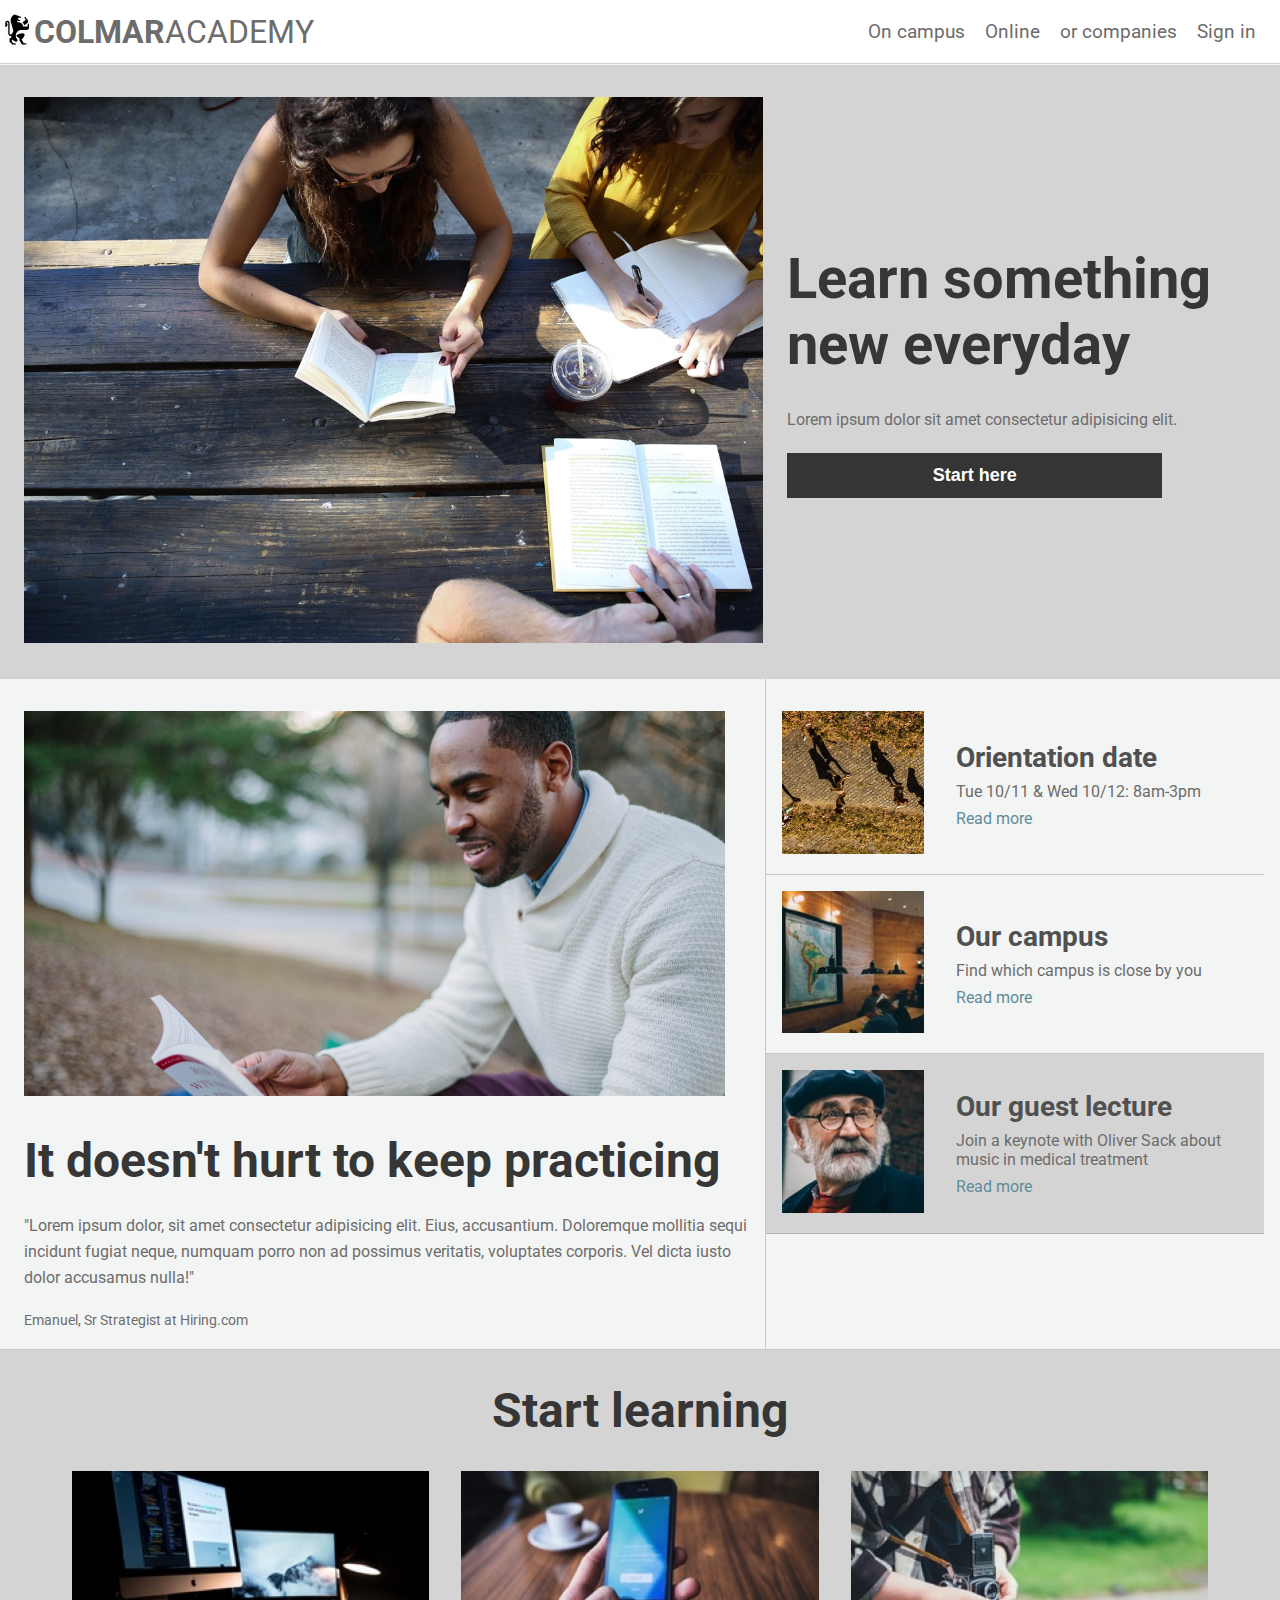
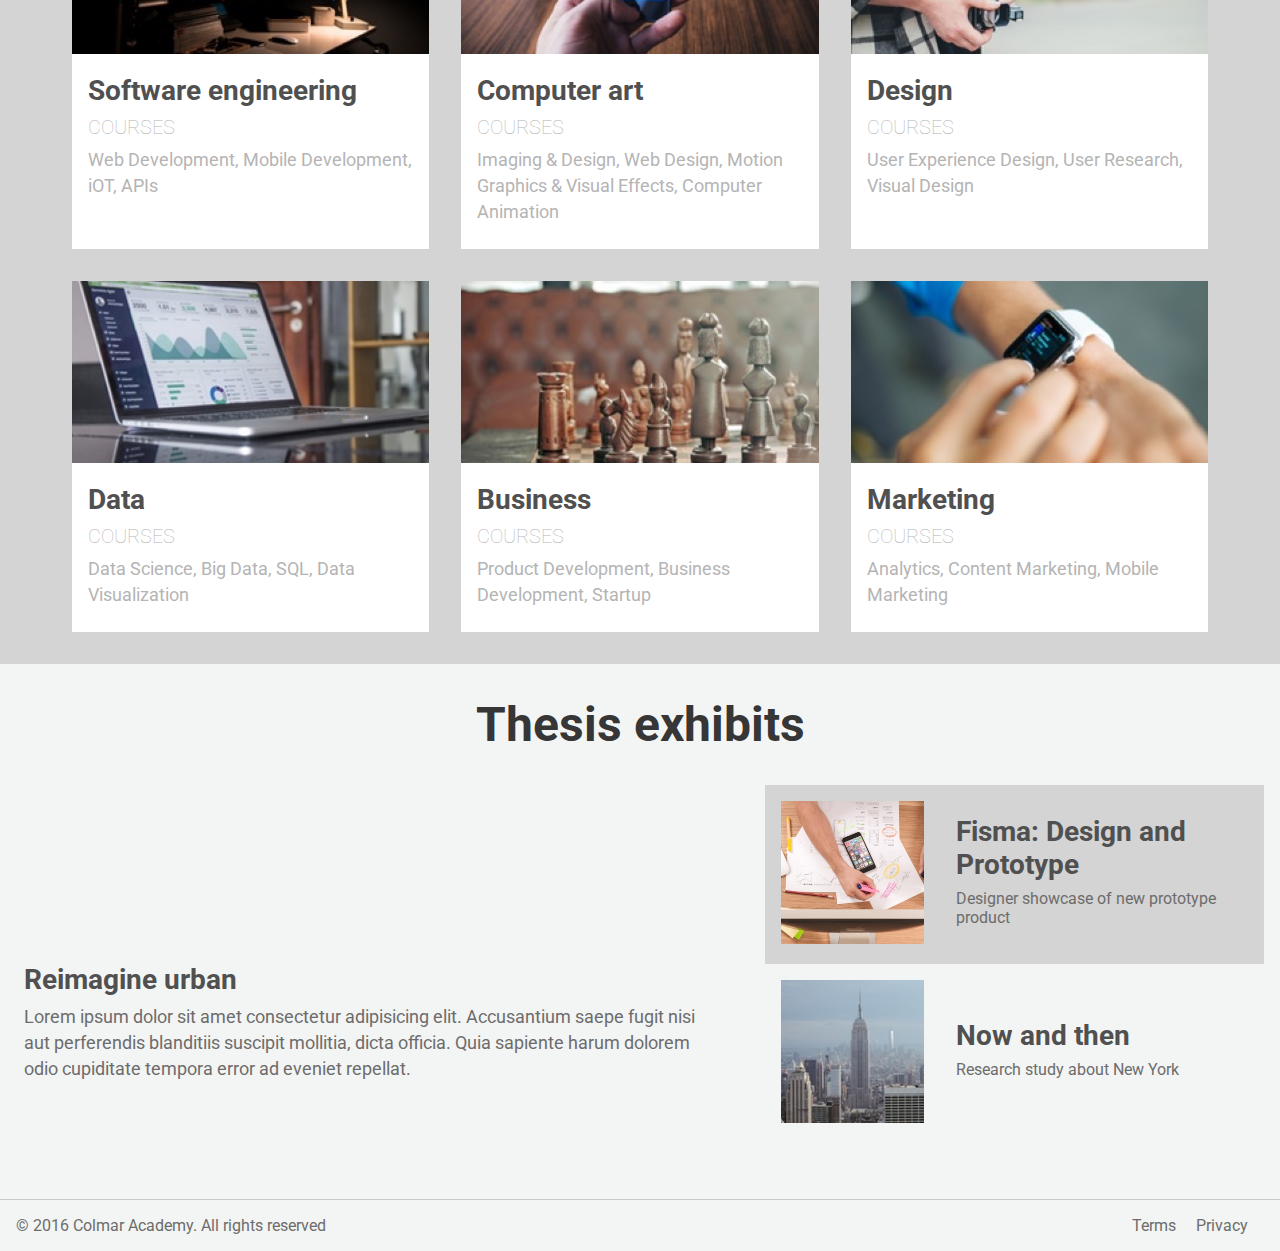
==== commit ce9ff198: "finish mobile version" ====
--- a/Colmar-Academy/index.html
+++ b/Colmar-Academy/index.html
@@ -106,7 +106,7 @@
                     <img src="./images/information-guest-lecture-mobile.jpg" class="mobile" alt="">
                     <img src="./images/information-guest-lecture.jpg" class="desktop" alt="">
                 </div>
-                <div class="section-text">
+                <div class="section-text last-section">
                     <h3>Our guest lecture</h3>
                     <p>Join a keynote with Oliver Sack about music in medical treatment</p>
                     <a href="#">Read more</a>
@@ -124,24 +124,24 @@
                 <div class="img-wrapper-courses desktop"><img src="./images/course-software.jpg" alt=""></div>
                 <div class="course-section">
                     <h3>Software engineering</h3>
-                    <h4>Courses</h4>
-                    <p class="courses-list">Web Development, Mobile Development, iOT, APIs</p>
+                    <h4 class="desktop">Courses</h4>
+                    <p class="courses-list desktop">Web Development, Mobile Development, iOT, APIs</p>
                 </div>
             </div>
             <div class="course-wrapper">
                 <div class="img-wrapper-courses desktop"><img src="./images/course-computer-art.jpg" alt=""></div>
                 <div class="course-section">
                     <h3>Computer art</h3>
-                    <h4>Courses</h4>
-                    <p class="courses-list">Imaging &amp; Design, Web Design, Motion Graphics &amp; Visual Effects, Computer Animation</p>
+                    <h4 class="desktop">Courses</h4>
+                    <p class="courses-list desktop">Imaging &amp; Design, Web Design, Motion Graphics &amp; Visual Effects, Computer Animation</p>
                 </div>
             </div>
             <div class="course-wrapper">
                 <div class="img-wrapper-courses desktop"><img src="./images/course-design.jpg" alt=""></div>
                 <div class="course-section">
                     <h3>Design</h3>
-                    <h4>Courses</h4>
-                    <p class="courses-list">User Experience Design, User Research, Visual Design </p>
+                    <h4 class="desktop">Courses</h4>
+                    <p class="courses-list desktop">User Experience Design, User Research, Visual Design </p>
                 </div>
             </div>
         </div>
@@ -151,24 +151,24 @@
                 </div>
                 <div class="course-section">
                     <h3>Data</h3>
-                    <h4>Courses</h4>
-                    <p class="courses-list">Data Science, Big Data, SQL, Data Visualization</p>
+                    <h4 class="desktop">Courses</h4>
+                    <p class="courses-list desktop">Data Science, Big Data, SQL, Data Visualization</p>
                 </div>
             </div>
             <div class="course-wrapper">
                 <div class="img-wrapper-courses desktop"><img src="./images/course-business.jpg" alt=""></div>
                 <div class="course-section">
                     <h3>Business</h3>
-                    <h4>Courses</h4>
-                    <p class="courses-list">Product Development, Business Development, Startup</p>
+                    <h4 class="desktop">Courses</h4>
+                    <p class="courses-list desktop">Product Development, Business Development, Startup</p>
                 </div>
             </div>
             <div class="course-wrapper">
                 <div class="img-wrapper-courses desktop"><img src="./images/course-marketing.jpg" alt=""></div>
                 <div class="course-section">
                     <h3>Marketing</h3>
-                    <h4>Courses</h4>
-                    <p class="courses-list">Analytics, Content Marketing, Mobile Marketing</p>
+                    <h4 class="desktop">Courses</h4>
+                    <p class="courses-list desktop">Analytics, Content Marketing, Mobile Marketing</p>
                 </div>
             </div>
         </div>
@@ -184,7 +184,7 @@
                 <source src="./videos/thesis.mp4" type="video/mp4">
                 </video>
                 </div>
-                <div class="video-description">
+                <div class="video-description desktop">
                     <h3>Reimagine urban</h3>
                     <p>Lorem ipsum dolor sit amet consectetur adipisicing elit. Accusantium saepe fugit nisi aut perferendis blanditiis suscipit mollitia, dicta officia. Quia sapiente harum dolorem odio cupiditate tempora error ad eveniet repellat.</p>
                 </div>
--- a/Colmar-Academy/css/style.css
+++ b/Colmar-Academy/css/style.css
@@ -18,6 +18,10 @@
     padding: 0;
     margin: 0;
     box-sizing: border-box;
+}
+
+body {
+    background: #f3f5f4;
 }
 
 .mobile-nav,
@@ -196,7 +200,7 @@
     .hero-container {
         margin-top: 0px;
         flex-direction: column;
-        padding: 0px 0px 32px;
+        padding: 0px 0px 0px;
     }
     .hero-info {
         padding: 0px 16px;
@@ -343,8 +347,15 @@
     }
     .section-text {
         width: 100%;
-    }
-    /* CURRENT */
+        margin-bottom: 40px;
+    }
+    .section.gray {
+        background: white;
+    }
+    .last-section {
+        padding-bottom: 0px;
+        margin-bottom: 0px;
+    }
 }
 
 
@@ -404,6 +415,32 @@
     color: #b4b4b4;
 }
 
+
+/* MEDIA QUERY */
+
+@media only screen and (max-width:700px) {
+    .courses-container.gray {
+        background: white;
+        padding: 32px 16px;
+        border-top: 1px solid rgba(100, 100, 100, 0.3);
+        border-bottom: 1px solid rgba(100, 100, 100, 0.3);
+    }
+    .courses-wrapper-up,
+    .courses-wrapper-down {
+        display: flex;
+        flex-direction: column;
+        margin-bottom: 0px;
+    }
+    .course-section {
+        margin: 0px 0px 8px;
+        padding: 16px 16px 24px;
+        background: #d4d4d4;
+    }
+}
+
+
+/* THESIS */
+
 .thesis {
     padding: 32px 0px 24px;
 }
@@ -445,6 +482,18 @@
 
 
 /* MEDIA QUERY */
+
+@media only screen and (max-width:700px) {
+    .right-section {
+        display: none;
+    }
+    .thesis .img-wrapper {
+        padding: 16px 0px 0px;
+    }
+    .left-section {
+        padding-bottom: 0px;
+    }
+}
 
 
 /* FOOTER */
@@ -471,4 +520,16 @@
 
 footer li {
     display: inline;
+}
+
+
+/* MEDIA QUERY */
+
+@media only screen and (max-width:700px) {
+    footer ul {
+        display: none;
+    }
+    footer {
+        border-top: none;
+    }
 }